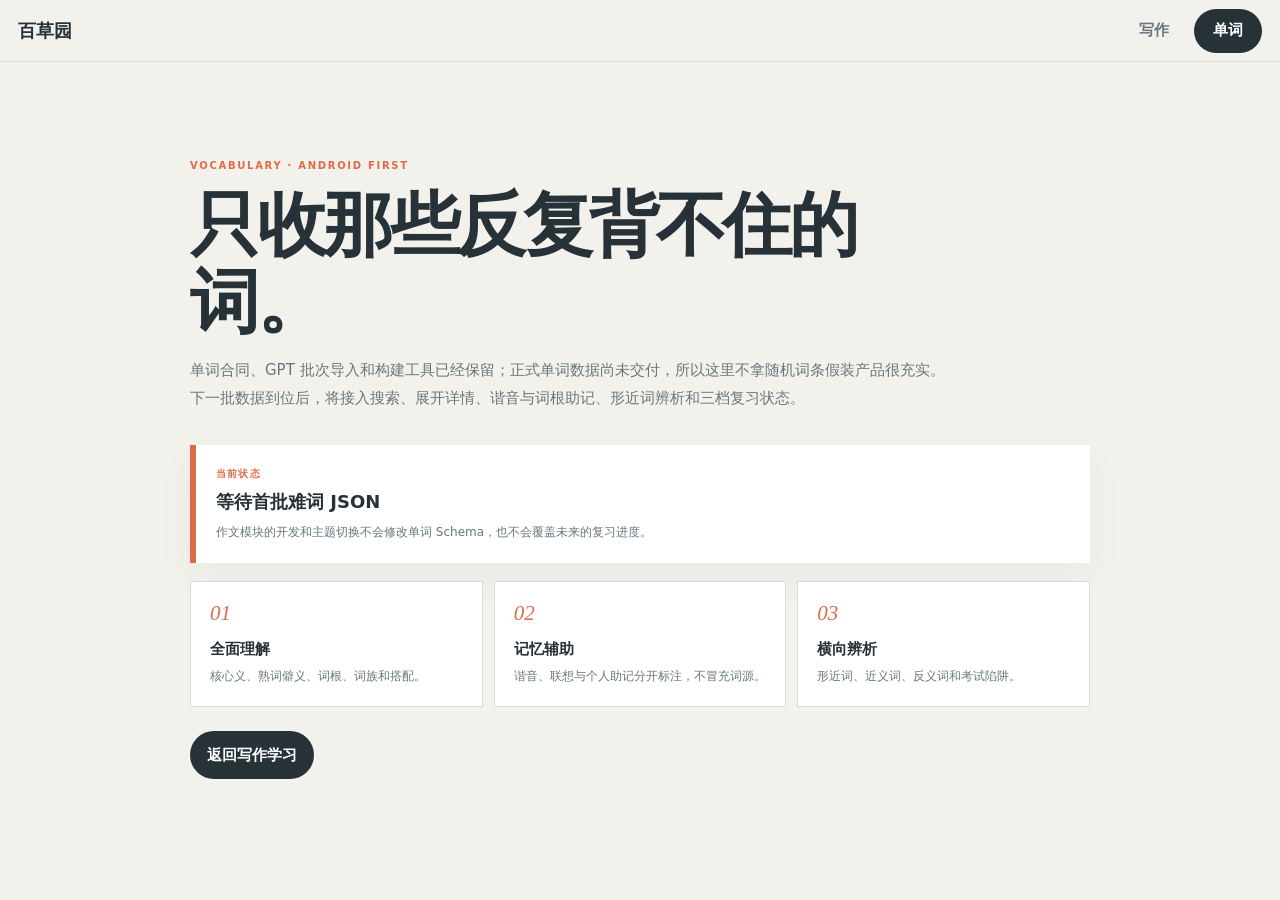
==== vocabulary/index.html @ 1d26c79b "Publish 百草园 public PWA" ====
<!doctype html>
<html lang="zh-CN">
<head>
  <meta charset="utf-8">
  <meta name="viewport" content="width=device-width, initial-scale=1, viewport-fit=cover">
  <meta name="theme-color" content="#263238">
  <meta name="description" content="百草园个人难词学习模块。">
  <title>单词｜百草园</title>
  <link rel="manifest" href="../manifest.webmanifest">
  <link rel="icon" href="../assets/icons/app-icon.svg" type="image/svg+xml">
  <link rel="stylesheet" href="../assets/css/vocabulary.css">
</head>
<body>
  <header class="vocab-bar">
    <a class="vocab-brand" href="../">百草园</a>
    <nav aria-label="应用主功能"><a href="../writing/part-b/">写作</a><a class="active" href="./" aria-current="page">单词</a></nav>
  </header>
  <main class="vocab-main">
    <p class="kicker">VOCABULARY · ANDROID FIRST</p>
    <h1>只收那些反复背不住的词。</h1>
    <p class="lead">单词合同、GPT 批次导入和构建工具已经保留；正式单词数据尚未交付，所以这里不拿随机词条假装产品很充实。下一批数据到位后，将接入搜索、展开详情、谐音与词根助记、形近词辨析和三档复习状态。</p>
    <section class="status-card"><span>当前状态</span><strong>等待首批难词 JSON</strong><p>作文模块的开发和主题切换不会修改单词 Schema，也不会覆盖未来的复习进度。</p></section>
    <div class="feature-grid"><article><b>01</b><h2>全面理解</h2><p>核心义、熟词僻义、词根、词族和搭配。</p></article><article><b>02</b><h2>记忆辅助</h2><p>谐音、联想与个人助记分开标注，不冒充词源。</p></article><article><b>03</b><h2>横向辨析</h2><p>形近词、近义词、反义词和考试陷阱。</p></article></div>
    <a class="back-writing" href="../writing/part-b/">返回写作学习</a>
  </main>
  <script>
    if ("serviceWorker" in navigator && location.protocol !== "file:") navigator.serviceWorker.register("../sw.js", { scope: "../" }).catch(() => {});
  </script>
</body>
</html>
---- assets/css/vocabulary.css ----
:root{color-scheme:light;--ink:#263238;--muted:#68777d;--accent:#de6b48;--page:#f3f1eb;--surface:#fff;--rule:#d8dedf}*{box-sizing:border-box}body{margin:0;min-width:320px;background:var(--page);color:var(--ink);font:15px/1.75 "PingFang SC","Microsoft YaHei",system-ui,sans-serif}a{color:inherit;text-decoration:none}.vocab-bar{position:sticky;top:0;z-index:10;display:flex;min-height:62px;align-items:center;justify-content:space-between;padding:7px max(18px,env(safe-area-inset-left));border-bottom:1px solid var(--rule);background:#f3f1ebed;backdrop-filter:blur(16px)}.vocab-brand{font:800 18px Georgia,"Songti SC",serif}.vocab-bar nav{display:flex;gap:6px}.vocab-bar nav a{display:grid;min-width:68px;min-height:44px;place-items:center;border-radius:99px;color:var(--muted);font-weight:700}.vocab-bar nav a.active{background:var(--ink);color:white}.vocab-main{width:min(900px,calc(100% - 30px));margin:0 auto;padding:clamp(45px,8vw,95px) 0 70px}.kicker{margin:0;color:var(--accent);font-size:10px;font-weight:900;letter-spacing:.17em}.vocab-main h1{max-width:720px;margin:12px 0;font:700 clamp(35px,7vw,70px)/1.1 Georgia,"Songti SC",serif;letter-spacing:-.05em}.lead{max-width:760px;color:var(--muted);line-height:1.9}.status-card{display:grid;gap:4px;margin:32px 0 18px;padding:20px;border-left:6px solid var(--accent);background:var(--surface);box-shadow:0 15px 40px #2632380a}.status-card span{color:var(--accent);font-size:10px;font-weight:800;letter-spacing:.12em}.status-card strong{font-size:18px}.status-card p{margin:0;color:var(--muted);font-size:12px}.feature-grid{display:grid;grid-template-columns:repeat(3,1fr);gap:11px}.feature-grid article{padding:19px;border:1px solid var(--rule);background:var(--surface)}.feature-grid b{color:var(--accent);font:italic 21px Georgia,serif}.feature-grid h2{margin:8px 0 4px;font-size:15px}.feature-grid p{margin:0;color:var(--muted);font-size:12px}.back-writing{display:inline-grid;min-height:48px;place-items:center;margin-top:24px;padding:8px 17px;border-radius:99px;background:var(--ink);color:#fff;font-weight:700}@media(max-width:640px){.feature-grid{grid-template-columns:1fr}.vocab-main{padding-top:48px}.vocab-main h1{font-size:40px}}
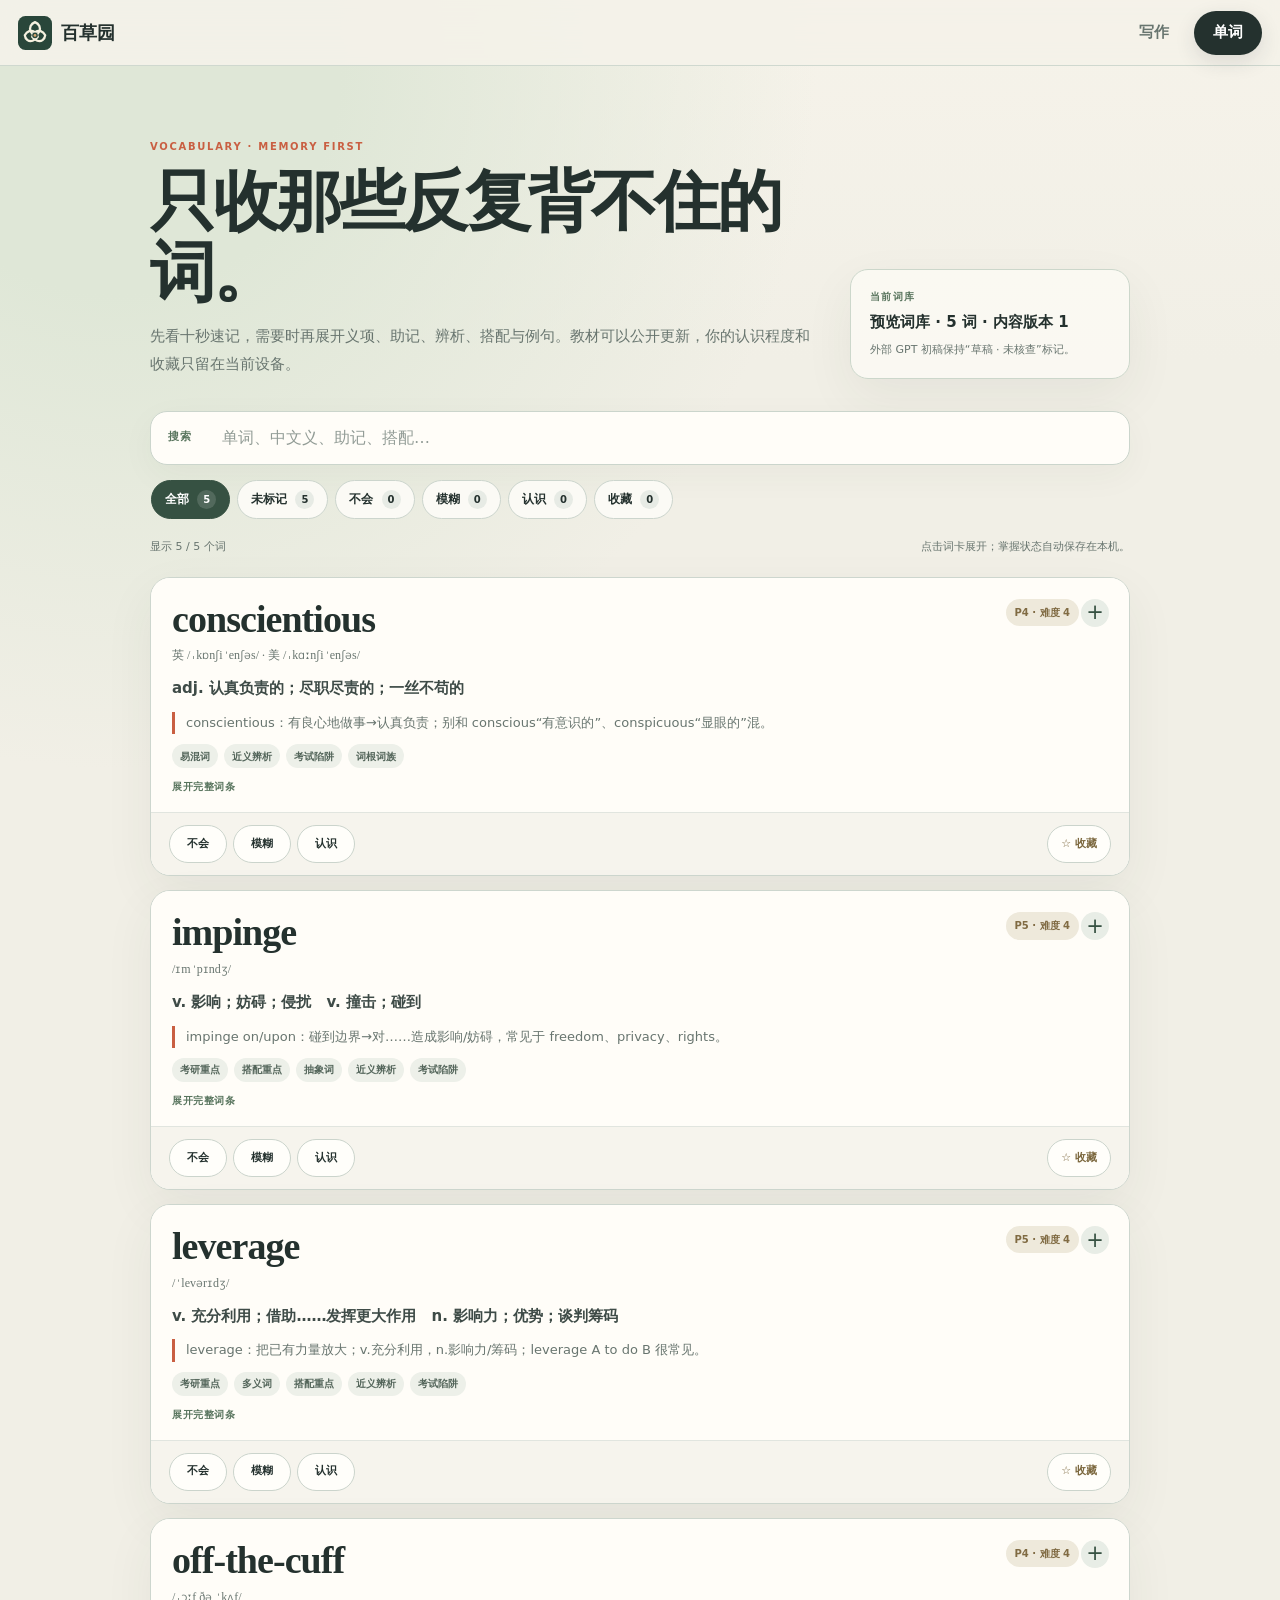
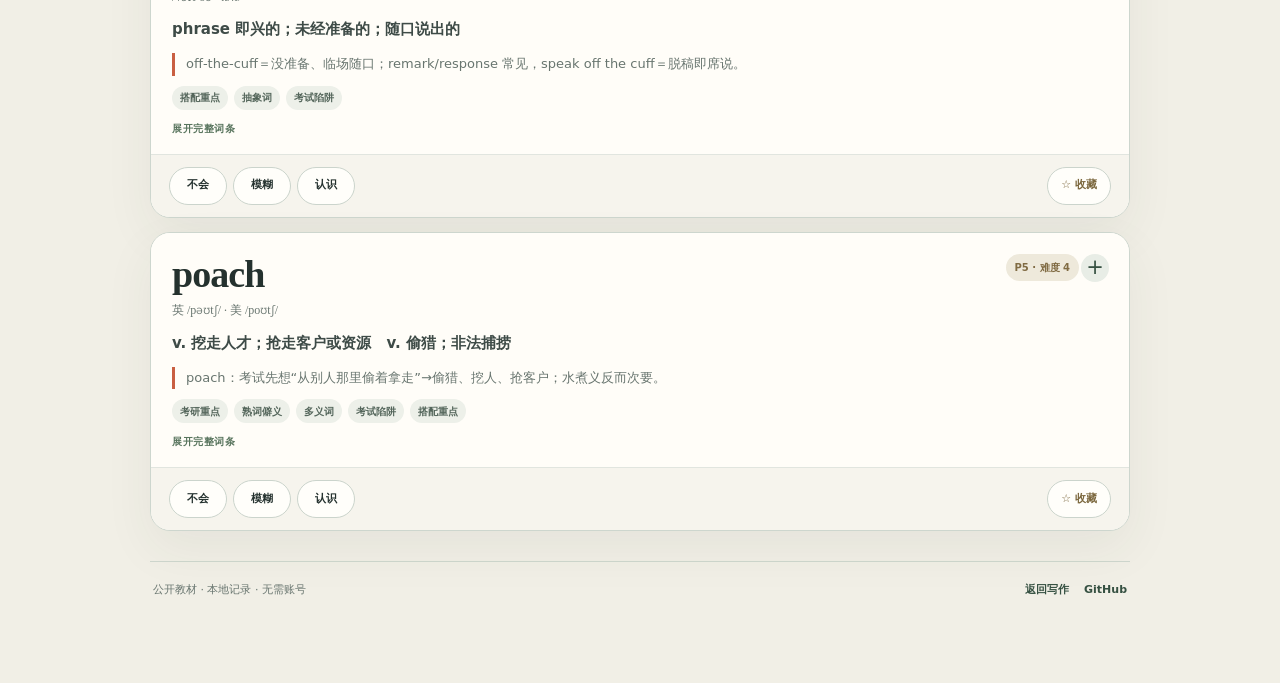
==== commit 3e1274fe: "Add interactive vocabulary preview" ====
--- a/vocabulary/index.html
+++ b/vocabulary/index.html
@@ -4,7 +4,7 @@
   <meta charset="utf-8">
   <meta name="viewport" content="width=device-width, initial-scale=1, viewport-fit=cover">
   <meta name="theme-color" content="#263238">
-  <meta name="description" content="百草园个人难词学习模块。">
+  <meta name="description" content="百草园个人难词学习模块：助记、辨析与本地复习状态。">
   <title>单词｜百草园</title>
   <link rel="manifest" href="../manifest.webmanifest">
   <link rel="icon" href="../assets/icons/app-icon.svg" type="image/svg+xml">
@@ -12,17 +12,61 @@
 </head>
 <body>
   <header class="vocab-bar">
-    <a class="vocab-brand" href="../">百草园</a>
-    <nav aria-label="应用主功能"><a href="../writing/part-b/">写作</a><a class="active" href="./" aria-current="page">单词</a></nav>
+    <a class="vocab-brand" href="../" aria-label="百草园首页">
+      <img src="../assets/icons/app-icon.svg" alt="">
+      <span>百草园</span>
+    </a>
+    <nav aria-label="应用主功能">
+      <a href="../writing/part-b/">写作</a>
+      <a class="active" href="./" aria-current="page">单词</a>
+    </nav>
   </header>
+
   <main class="vocab-main">
-    <p class="kicker">VOCABULARY · ANDROID FIRST</p>
-    <h1>只收那些反复背不住的词。</h1>
-    <p class="lead">单词合同、GPT 批次导入和构建工具已经保留；正式单词数据尚未交付，所以这里不拿随机词条假装产品很充实。下一批数据到位后，将接入搜索、展开详情、谐音与词根助记、形近词辨析和三档复习状态。</p>
-    <section class="status-card"><span>当前状态</span><strong>等待首批难词 JSON</strong><p>作文模块的开发和主题切换不会修改单词 Schema，也不会覆盖未来的复习进度。</p></section>
-    <div class="feature-grid"><article><b>01</b><h2>全面理解</h2><p>核心义、熟词僻义、词根、词族和搭配。</p></article><article><b>02</b><h2>记忆辅助</h2><p>谐音、联想与个人助记分开标注，不冒充词源。</p></article><article><b>03</b><h2>横向辨析</h2><p>形近词、近义词、反义词和考试陷阱。</p></article></div>
-    <a class="back-writing" href="../writing/part-b/">返回写作学习</a>
+    <section class="vocab-hero" aria-labelledby="vocab-title">
+      <div>
+        <p class="kicker">VOCABULARY · MEMORY FIRST</p>
+        <h1 id="vocab-title">只收那些反复背不住的词。</h1>
+        <p class="lead">先看十秒速记，需要时再展开义项、助记、辨析、搭配与例句。教材可以公开更新，你的认识程度和收藏只留在当前设备。</p>
+      </div>
+      <aside class="library-state" aria-label="词库状态">
+        <span>当前词库</span>
+        <strong id="vocabularyStatus">正在读取单词数据…</strong>
+        <p>外部 GPT 初稿保持“草稿 · 未核查”标记。</p>
+      </aside>
+    </section>
+
+    <section class="vocab-controls" aria-label="搜索与筛选">
+      <label class="search-box" for="wordSearch">
+        <span>搜索</span>
+        <input id="wordSearch" type="search" inputmode="search" autocomplete="off" placeholder="单词、中文义、助记、搭配…">
+      </label>
+      <div id="wordFilters" class="filter-row" aria-label="掌握程度筛选">
+        <button type="button" data-filter="all" aria-pressed="true">全部 <span>0</span></button>
+        <button type="button" data-filter="unrated" aria-pressed="false">未标记 <span>0</span></button>
+        <button type="button" data-filter="unknown" aria-pressed="false">不会 <span>0</span></button>
+        <button type="button" data-filter="unstable" aria-pressed="false">模糊 <span>0</span></button>
+        <button type="button" data-filter="known" aria-pressed="false">认识 <span>0</span></button>
+        <button type="button" data-filter="starred" aria-pressed="false">收藏 <span>0</span></button>
+      </div>
+      <div class="list-meta">
+        <p id="wordCount">正在读取词库…</p>
+        <p>点击词卡展开；掌握状态自动保存在本机。</p>
+      </div>
+    </section>
+
+    <section aria-live="polite" aria-busy="false">
+      <p id="wordLoading" class="loading-state">正在加载首批难词…</p>
+      <div id="wordList" class="word-list"></div>
+    </section>
+
+    <footer class="vocab-footer">
+      <p>公开教材 · 本地记录 · 无需账号</p>
+      <div><a href="../writing/part-b/">返回写作</a><a href="https://github.com/ztl3106742440-hub/baicaoyuan">GitHub</a></div>
+    </footer>
   </main>
+
+  <script type="module" src="../assets/js/vocabulary-app.js"></script>
   <script>
     if ("serviceWorker" in navigator && location.protocol !== "file:") navigator.serviceWorker.register("../sw.js", { scope: "../" }).catch(() => {});
   </script>
--- a/assets/css/vocabulary.css
+++ b/assets/css/vocabulary.css
@@ -1 +1,193 @@
-:root{color-scheme:light;--ink:#263238;--muted:#68777d;--accent:#de6b48;--page:#f3f1eb;--surface:#fff;--rule:#d8dedf}*{box-sizing:border-box}body{margin:0;min-width:320px;background:var(--page);color:var(--ink);font:15px/1.75 "PingFang SC","Microsoft YaHei",system-ui,sans-serif}a{color:inherit;text-decoration:none}.vocab-bar{position:sticky;top:0;z-index:10;display:flex;min-height:62px;align-items:center;justify-content:space-between;padding:7px max(18px,env(safe-area-inset-left));border-bottom:1px solid var(--rule);background:#f3f1ebed;backdrop-filter:blur(16px)}.vocab-brand{font:800 18px Georgia,"Songti SC",serif}.vocab-bar nav{display:flex;gap:6px}.vocab-bar nav a{display:grid;min-width:68px;min-height:44px;place-items:center;border-radius:99px;color:var(--muted);font-weight:700}.vocab-bar nav a.active{background:var(--ink);color:white}.vocab-main{width:min(900px,calc(100% - 30px));margin:0 auto;padding:clamp(45px,8vw,95px) 0 70px}.kicker{margin:0;color:var(--accent);font-size:10px;font-weight:900;letter-spacing:.17em}.vocab-main h1{max-width:720px;margin:12px 0;font:700 clamp(35px,7vw,70px)/1.1 Georgia,"Songti SC",serif;letter-spacing:-.05em}.lead{max-width:760px;color:var(--muted);line-height:1.9}.status-card{display:grid;gap:4px;margin:32px 0 18px;padding:20px;border-left:6px solid var(--accent);background:var(--surface);box-shadow:0 15px 40px #2632380a}.status-card span{color:var(--accent);font-size:10px;font-weight:800;letter-spacing:.12em}.status-card strong{font-size:18px}.status-card p{margin:0;color:var(--muted);font-size:12px}.feature-grid{display:grid;grid-template-columns:repeat(3,1fr);gap:11px}.feature-grid article{padding:19px;border:1px solid var(--rule);background:var(--surface)}.feature-grid b{color:var(--accent);font:italic 21px Georgia,serif}.feature-grid h2{margin:8px 0 4px;font-size:15px}.feature-grid p{margin:0;color:var(--muted);font-size:12px}.back-writing{display:inline-grid;min-height:48px;place-items:center;margin-top:24px;padding:8px 17px;border-radius:99px;background:var(--ink);color:#fff;font-weight:700}@media(max-width:640px){.feature-grid{grid-template-columns:1fr}.vocab-main{padding-top:48px}.vocab-main h1{font-size:40px}}
+:root {
+  color-scheme: light;
+  --ink: #24312e;
+  --muted: #68756f;
+  --accent: #c95f42;
+  --leaf: #58745d;
+  --leaf-dark: #365142;
+  --page: #f1efe6;
+  --surface: #fffdf8;
+  --surface-soft: #f7f5ee;
+  --rule: #d5dcd3;
+  --danger: #a94d42;
+  --shadow: 0 18px 50px #2b3b3510;
+}
+
+* { box-sizing: border-box; }
+html { scroll-behavior: smooth; }
+body {
+  margin: 0;
+  min-width: 320px;
+  background:
+    radial-gradient(circle at 9% 3%, #dfe7d7 0 9%, transparent 28%),
+    linear-gradient(180deg, #f6f3ea 0, var(--page) 360px);
+  color: var(--ink);
+  font: 15px/1.72 "PingFang SC", "Microsoft YaHei", system-ui, sans-serif;
+}
+button, input { font: inherit; }
+button { color: inherit; }
+a { color: inherit; text-decoration: none; }
+
+.vocab-bar {
+  position: sticky;
+  top: 0;
+  z-index: 20;
+  display: flex;
+  min-height: 66px;
+  align-items: center;
+  justify-content: space-between;
+  padding: 8px max(18px, env(safe-area-inset-left));
+  border-bottom: 1px solid #cfd8cf;
+  background: #f4f2e9e8;
+  backdrop-filter: blur(18px);
+}
+.vocab-brand { display: flex; align-items: center; gap: 9px; font: 800 18px Georgia, "Songti SC", serif; }
+.vocab-brand img { width: 34px; height: 34px; }
+.vocab-bar nav { display: flex; gap: 6px; }
+.vocab-bar nav a { display: grid; min-width: 68px; min-height: 44px; place-items: center; border-radius: 99px; color: var(--muted); font-weight: 750; }
+.vocab-bar nav a.active { background: var(--ink); color: white; box-shadow: 0 7px 20px #26323820; }
+
+.vocab-main { width: min(980px, calc(100% - 30px)); margin: 0 auto; padding: clamp(38px, 6vw, 72px) 0 64px; }
+.vocab-hero { display: grid; grid-template-columns:minmax(0, 1fr) 280px; gap: 28px; align-items: end; }
+.kicker { margin: 0; color: var(--accent); font-size: 10px; font-weight: 900; letter-spacing: .17em; }
+.vocab-hero h1 { max-width: 720px; margin: 11px 0 13px; font: 700 clamp(36px, 6.7vw, 66px)/1.08 Georgia, "Songti SC", serif; letter-spacing: -.045em; }
+.lead { max-width: 690px; margin: 0; color: var(--muted); font-size: 15px; line-height: 1.9; }
+.library-state { display: grid; gap: 5px; padding: 18px 19px; border: 1px solid #ccd7cb; border-radius: 18px; background: #fdfbf5c9; box-shadow: var(--shadow); }
+.library-state span { color: var(--leaf); font-size: 10px; font-weight: 900; letter-spacing: .14em; }
+.library-state strong { font-size: 15px; }
+.library-state p { margin: 0; color: var(--muted); font-size: 11px; }
+
+.vocab-controls { display: grid; gap: 14px; margin: 32px 0 20px; }
+.search-box { display: grid; grid-template-columns: 52px 1fr; align-items: center; min-height: 54px; padding: 0 17px; border: 1px solid #cbd5cc; border-radius: 17px; background: var(--surface); box-shadow: 0 10px 35px #2e40360b; }
+.search-box span { color: var(--leaf); font-size: 11px; font-weight: 900; letter-spacing: .12em; }
+.search-box input { min-width: 0; width: 100%; border: 0; outline: 0; background: transparent; color: var(--ink); font-size: 16px; }
+.search-box input::placeholder { color: #929c96; }
+.filter-row { display: flex; gap: 7px; overflow-x: auto; padding: 1px 1px 5px; scrollbar-width: thin; }
+.filter-row button { flex: 0 0 auto; min-height: 39px; padding: 6px 13px; border: 1px solid #ccd5cd; border-radius: 99px; background: #fbfaf5; cursor: pointer; font-size: 12px; font-weight: 750; }
+.filter-row button span { display: inline-grid; min-width: 19px; height: 19px; place-items: center; margin-left: 4px; border-radius: 99px; background: #e7ebe5; font-size: 10px; }
+.filter-row button[aria-pressed="true"] { border-color: var(--leaf-dark); background: var(--leaf-dark); color: white; }
+.filter-row button[aria-pressed="true"] span { background: #ffffff24; }
+.list-meta { display: flex; justify-content: space-between; gap: 20px; color: var(--muted); font-size: 11px; }
+.list-meta p { margin: 0; }
+
+.loading-state { margin: 24px 0; padding: 22px; border: 1px dashed #bdc8bd; border-radius: 16px; color: var(--muted); text-align: center; }
+.loading-state[hidden] { display: none; }
+.word-list { display: grid; gap: 14px; }
+.word-card { overflow: hidden; border: 1px solid #cdd6ce; border-radius: 20px; background: var(--surface); box-shadow: var(--shadow); }
+.word-details { background: var(--surface); }
+.word-summary { position: relative; display: grid; gap: 10px; padding: 21px 50px 17px 21px; cursor: pointer; list-style: none; }
+.word-summary::-webkit-details-marker { display: none; }
+.word-summary::after { content: "+"; position: absolute; top: 21px; right: 20px; display: grid; width: 28px; height: 28px; place-items: center; border-radius: 50%; background: #e8ede6; color: var(--leaf-dark); font-size: 21px; line-height: 1; transition: transform .2s ease; }
+.word-details[open] > .word-summary::after { content: "−"; transform: rotate(180deg); }
+.word-heading { display: flex; justify-content: space-between; gap: 14px; align-items: start; }
+.word-title h2 { margin: 0; font: 700 clamp(27px, 4vw, 38px)/1.1 Georgia, "Times New Roman", serif; letter-spacing: -.025em; overflow-wrap: anywhere; }
+.phonetic { margin: 5px 0 0; color: var(--muted); font-family: Georgia, "Times New Roman", serif; font-size: 12px; }
+.word-priority { flex: 0 0 auto; padding: 5px 9px; border-radius: 99px; background: #eee9db; color: #806b43; font-size: 10px; font-weight: 800; }
+.primary-meaning { margin: 0; color: #3e4b47; font-weight: 700; }
+.recall-line { margin: 0; padding-left: 11px; border-left: 3px solid var(--accent); color: var(--muted); font-size: 13px; }
+.word-tags { display: flex; flex-wrap: wrap; gap: 6px; }
+.word-badge { display: inline-grid; min-height: 24px; place-items: center; padding: 3px 8px; border-radius: 99px; background: #edf0e9; color: #53655a; font-size: 10px; font-weight: 750; }
+.expand-hint { color: var(--leaf); font-size: 10px; font-weight: 850; letter-spacing: .06em; }
+.word-details[open] .expand-hint { color: var(--muted); }
+
+.word-actions { display: flex; justify-content: space-between; gap: 12px; padding: 12px 18px; border-top: 1px solid #e1e5df; background: #f6f4ed; }
+.rating-group { display: flex; gap: 6px; }
+.rating-button, .star-button { min-height: 38px; border: 1px solid #cbd4cc; border-radius: 99px; background: #fffefa; cursor: pointer; font-size: 11px; font-weight: 800; }
+.rating-button { min-width: 58px; padding: 5px 11px; }
+.star-button { padding: 5px 13px; color: #7b673d; }
+.rating-button[data-rating="unknown"][aria-pressed="true"] { border-color: #a8584c; background: #a8584c; color: white; }
+.rating-button[data-rating="unstable"][aria-pressed="true"] { border-color: #b4813e; background: #b4813e; color: white; }
+.rating-button[data-rating="known"][aria-pressed="true"] { border-color: var(--leaf); background: var(--leaf); color: white; }
+.star-button[aria-pressed="true"] { border-color: #c39946; background: #fff0bd; color: #775c23; }
+
+.word-detail-body { display: grid; gap: 18px; padding: 3px 21px 24px; border-top: 1px solid #e2e6df; background: #fffdfa; }
+.core-sense { margin-top: 19px; padding: 16px 17px; border-radius: 14px; background: #e8eee4; }
+.core-sense span { color: var(--leaf); font-size: 10px; font-weight: 900; letter-spacing: .12em; }
+.core-sense p { margin: 5px 0 0; font-weight: 700; }
+.word-section { display: grid; gap: 10px; }
+.word-section-title { display: flex; align-items: center; gap: 8px; margin: 0; font-size: 14px; }
+.word-section-title::before { content: ""; width: 5px; height: 18px; border-radius: 99px; background: var(--leaf); }
+.word-section-title[data-accent="memory"]::before { background: var(--accent); }
+.word-section-title[data-accent="trap"]::before { background: var(--danger); }
+.sense-list, .memory-list, .relation-list, .collocation-list { display: grid; gap: 8px; }
+.sense-item, .memory-item, .relation-item, .compare-item, .synonym-group, .collocation-item, .example-item { margin: 0; padding: 13px 14px; border: 1px solid #dce2db; border-radius: 13px; background: var(--surface-soft); }
+.sense-top, .memory-top { display: flex; gap: 6px; margin-bottom: 7px; }
+.word-badge.pos { background: #e3ebe4; color: #3f6048; }
+.word-badge.priority { background: #eee8da; color: #806943; }
+.sense-zh { margin: 0; font-weight: 750; }
+.sense-note, .plain-note { margin: 5px 0 0; color: var(--muted); font-size: 12px; }
+.memory-item.primary { border-color: #e1b096; background: #fff5ed; }
+.memory-item h4, .compare-item h4 { margin: 0; font-size: 14px; }
+.memory-item p { margin: 5px 0 0; }
+.memory-type { background: #f3e4d9; color: #8b4c35; }
+.primary-label { background: var(--accent); color: white; }
+.verified-note { display: block; margin-top: 6px; color: var(--leaf); }
+.confidence { justify-self: start; }
+.morph-line { margin: 0; padding: 10px 12px; border-radius: 10px; background: #edf1e9; }
+.mnemonic-split { display: grid; grid-template-columns: minmax(75px, auto) 1fr; gap: 12px; padding: 12px; border: 1px dashed #d4b090; border-radius: 11px; background: #fff7ed; }
+.mnemonic-split span { color: var(--muted); }
+.relation-item { display: grid; grid-template-columns: minmax(140px, .8fr) 1.4fr; gap: 13px; align-items: center; }
+.relation-word { display: flex; flex-wrap: wrap; gap: 7px; align-items: center; }
+.relation-word strong, .nuance-row strong { font-family: Georgia, "Times New Roman", serif; font-size: 16px; }
+.relation-item p { margin: 0; color: var(--muted); }
+.compare-item h4 { display: flex; flex-wrap: wrap; gap: 9px; align-items: baseline; }
+.compare-item h4 strong { font: 700 18px Georgia, "Times New Roman", serif; }
+.compare-item h4 span { color: var(--muted); font-weight: 500; }
+.compare-item p { margin: 7px 0; }
+.compare-item small { color: var(--accent); }
+.group-summary { margin: 0 0 9px; color: var(--muted); font-size: 12px; }
+.nuance-row { display: grid; grid-template-columns: minmax(90px, .35fr) 1fr; gap: 12px; padding: 8px 0; border-top: 1px solid #e0e4de; }
+.nuance-row span { color: #53605b; }
+.inline-relations { display: flex; flex-wrap: wrap; gap: 7px; }
+.word-badge.antonym { background: #f1e7e5; color: #824e48; }
+.collocation-item { display: grid; grid-template-columns: minmax(180px, 1fr) 1fr auto; gap: 12px; align-items: center; }
+.collocation-item strong { font-family: Georgia, "Times New Roman", serif; }
+.collocation-item span { color: var(--muted); }
+.collocation-item.quick { border-color: #c3d3c2; background: #f0f5ed; }
+.quick-label { background: var(--leaf); color: white !important; }
+.example-item { border-left: 4px solid var(--leaf); }
+.example-en { margin: 0; font: 16px/1.65 Georgia, "Times New Roman", serif; }
+.example-zh { margin: 7px 0 0; color: var(--muted); font-size: 12px; }
+.trap-list { display: grid; gap: 7px; margin: 0; padding-left: 20px; color: #694a44; }
+.editorial-note { margin: 3px 0 0; color: #8b948f; font-size: 10px; text-align: right; }
+
+.vocab-footer { display: flex; justify-content: space-between; gap: 18px; margin-top: 30px; padding: 19px 3px; border-top: 1px solid #cfd7ce; color: var(--muted); font-size: 11px; }
+.vocab-footer p { margin: 0; }
+.vocab-footer div { display: flex; gap: 15px; }
+.vocab-footer a { color: var(--leaf-dark); font-weight: 800; }
+
+@media (max-width: 720px) {
+  .vocab-main { width: min(100% - 22px, 980px); padding-top: 34px; }
+  .vocab-hero { grid-template-columns: 1fr; gap: 20px; }
+  .vocab-hero h1 { font-size: clamp(36px, 11vw, 50px); }
+  .library-state { grid-template-columns: 1fr; }
+  .filter-row { flex-wrap: wrap; overflow-x: visible; }
+  .filter-row button { flex: 1 0 calc(33.333% - 7px); }
+  .list-meta { display: grid; gap: 2px; }
+  .word-summary { padding: 18px 46px 15px 16px; }
+  .word-summary::after { top: 18px; right: 15px; }
+  .word-heading { display: grid; }
+  .word-priority { justify-self: start; }
+  .word-actions { align-items: stretch; padding: 11px 12px; }
+  .rating-group { flex: 1; }
+  .rating-button { flex: 1; min-width: 0; padding-inline: 7px; }
+  .star-button { flex: 0 0 auto; padding-inline: 10px; }
+  .word-detail-body { padding-inline: 15px; }
+  .relation-item, .nuance-row, .collocation-item { grid-template-columns: 1fr; gap: 5px; }
+  .quick-label { justify-self: start; }
+  .vocab-footer { display: grid; }
+}
+
+@media (max-width: 390px) {
+  .vocab-bar { padding-inline: 12px; }
+  .vocab-brand span { font-size: 16px; }
+  .vocab-bar nav a { min-width: 61px; }
+  .filter-row button { flex-basis: calc(50% - 7px); }
+  .word-actions { display: grid; }
+  .star-button { width: 100%; }
+}
+
+@media (prefers-reduced-motion: reduce) {
+  html { scroll-behavior: auto; }
+  .word-summary::after { transition: none; }
+}
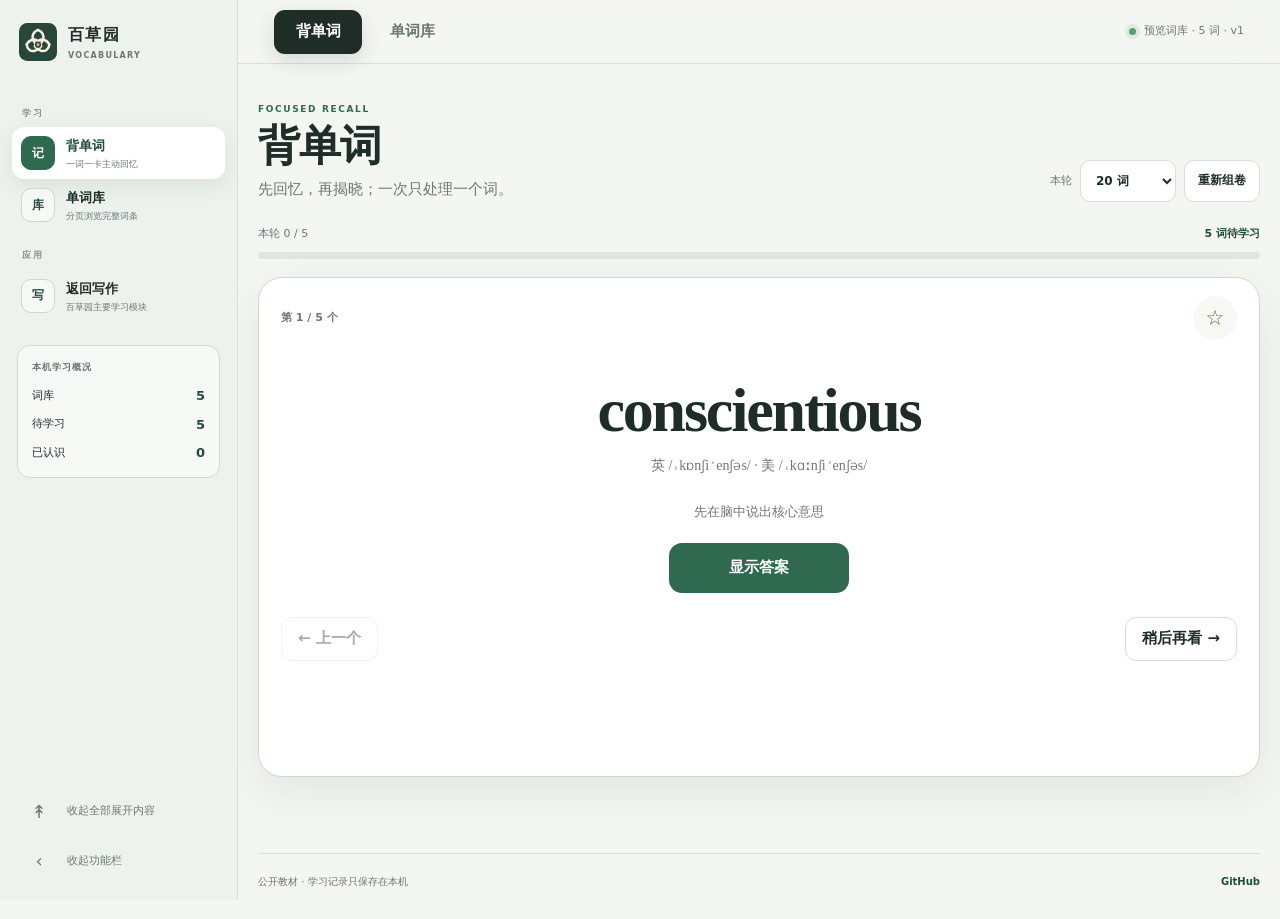
==== commit 97a26011: "Build focused vocabulary study experience" ====
--- a/vocabulary/index.html
+++ b/vocabulary/index.html
@@ -3,72 +3,141 @@
 <head>
   <meta charset="utf-8">
   <meta name="viewport" content="width=device-width, initial-scale=1, viewport-fit=cover">
-  <meta name="theme-color" content="#263238">
-  <meta name="description" content="百草园个人难词学习模块：助记、辨析与本地复习状态。">
-  <title>单词｜百草园</title>
+  <meta name="theme-color" content="#f4f6f1">
+  <meta name="description" content="百草园难词学习：单卡背诵、分组学习、分页词库与本地复习状态。">
+  <title>单词学习｜百草园</title>
   <link rel="manifest" href="../manifest.webmanifest">
   <link rel="icon" href="../assets/icons/app-icon.svg" type="image/svg+xml">
   <link rel="stylesheet" href="../assets/css/vocabulary.css">
 </head>
-<body>
-  <header class="vocab-bar">
-    <a class="vocab-brand" href="../" aria-label="百草园首页">
-      <img src="../assets/icons/app-icon.svg" alt="">
-      <span>百草园</span>
-    </a>
-    <nav aria-label="应用主功能">
-      <a href="../writing/part-b/">写作</a>
-      <a class="active" href="./" aria-current="page">单词</a>
-    </nav>
-  </header>
+<body data-module="vocabulary">
+  <a class="skip-link" href="#mainContent">跳到学习区</a>
+  <div class="vocab-shell" id="vocabShell">
+    <button class="drawer-shade" id="drawerShade" type="button" aria-label="关闭功能栏" hidden></button>
 
-  <main class="vocab-main">
-    <section class="vocab-hero" aria-labelledby="vocab-title">
-      <div>
-        <p class="kicker">VOCABULARY · MEMORY FIRST</p>
-        <h1 id="vocab-title">只收那些反复背不住的词。</h1>
-        <p class="lead">先看十秒速记，需要时再展开义项、助记、辨析、搭配与例句。教材可以公开更新，你的认识程度和收藏只留在当前设备。</p>
+    <aside class="vocab-sidebar" id="vocabSidebar" aria-label="单词功能栏">
+      <a class="vocab-brand" href="../" aria-label="返回百草园首页">
+        <img src="../assets/icons/app-icon.svg" alt="">
+        <span class="brand-copy"><strong>百草园</strong><small>VOCABULARY</small></span>
+      </a>
+
+      <nav class="side-nav" aria-label="单词学习功能">
+        <p>学习</p>
+        <button type="button" data-view-button="study" aria-pressed="true">
+          <span class="side-icon" aria-hidden="true">记</span><span class="side-label"><strong>背单词</strong><small>一词一卡主动回忆</small></span>
+        </button>
+        <button type="button" data-view-button="library" aria-pressed="false">
+          <span class="side-icon" aria-hidden="true">库</span><span class="side-label"><strong>单词库</strong><small>分页浏览完整词条</small></span>
+        </button>
+        <p>应用</p>
+        <a href="../writing/part-b/">
+          <span class="side-icon" aria-hidden="true">写</span><span class="side-label"><strong>返回写作</strong><small>百草园主要学习模块</small></span>
+        </a>
+      </nav>
+
+      <section class="side-progress" aria-label="词库学习概况">
+        <p>本机学习概况</p>
+        <div><span>词库</span><strong id="sideTotal">0</strong></div>
+        <div><span>待学习</span><strong id="sidePending">0</strong></div>
+        <div><span>已认识</span><strong id="sideKnown">0</strong></div>
+      </section>
+
+      <div class="sidebar-footer">
+        <button class="sidebar-tool" id="collapseAllWords" type="button">
+          <span aria-hidden="true">↟</span><span class="side-label">收起全部展开内容</span>
+        </button>
+        <button class="sidebar-tool" id="vocabSidebarCollapse" type="button" aria-expanded="true">
+          <span class="sidebar-collapse-icon" aria-hidden="true">‹</span><span class="side-label" id="vocabSidebarCollapseLabel">收起功能栏</span>
+        </button>
       </div>
-      <aside class="library-state" aria-label="词库状态">
-        <span>当前词库</span>
-        <strong id="vocabularyStatus">正在读取单词数据…</strong>
-        <p>外部 GPT 初稿保持“草稿 · 未核查”标记。</p>
-      </aside>
-    </section>
+    </aside>
 
-    <section class="vocab-controls" aria-label="搜索与筛选">
-      <label class="search-box" for="wordSearch">
-        <span>搜索</span>
-        <input id="wordSearch" type="search" inputmode="search" autocomplete="off" placeholder="单词、中文义、助记、搭配…">
-      </label>
-      <div id="wordFilters" class="filter-row" aria-label="掌握程度筛选">
-        <button type="button" data-filter="all" aria-pressed="true">全部 <span>0</span></button>
-        <button type="button" data-filter="unrated" aria-pressed="false">未标记 <span>0</span></button>
-        <button type="button" data-filter="unknown" aria-pressed="false">不会 <span>0</span></button>
-        <button type="button" data-filter="unstable" aria-pressed="false">模糊 <span>0</span></button>
-        <button type="button" data-filter="known" aria-pressed="false">认识 <span>0</span></button>
-        <button type="button" data-filter="starred" aria-pressed="false">收藏 <span>0</span></button>
-      </div>
-      <div class="list-meta">
-        <p id="wordCount">正在读取词库…</p>
-        <p>点击词卡展开；掌握状态自动保存在本机。</p>
-      </div>
-    </section>
+    <main class="vocab-workspace" id="mainContent">
+      <header class="vocab-topbar">
+        <button class="top-icon mobile-only" id="openVocabDrawer" type="button" aria-label="打开功能栏" aria-expanded="false">☰</button>
+        <nav class="view-tabs" aria-label="单词分页；双击当前页返回顶部">
+          <button class="top-page-button" type="button" data-view-button="study" aria-pressed="true" title="双击返回顶部">背单词</button>
+          <button class="top-page-button" type="button" data-view-button="library" aria-pressed="false" title="双击返回顶部">单词库</button>
+        </nav>
+        <div class="top-status">
+          <span class="status-dot" aria-hidden="true"></span>
+          <span id="vocabularyStatus">正在读取词库…</span>
+        </div>
+      </header>
 
-    <section aria-live="polite" aria-busy="false">
-      <p id="wordLoading" class="loading-state">正在加载首批难词…</p>
-      <div id="wordList" class="word-list"></div>
-    </section>
+      <section class="app-view study-view" id="studyView" data-view="study" aria-labelledby="studyTitle">
+        <header class="view-heading">
+          <div>
+            <p class="eyebrow">FOCUSED RECALL</p>
+            <h1 id="studyTitle">背单词</h1>
+            <p>先回忆，再揭晓；一次只处理一个词。</p>
+          </div>
+          <div class="study-setup">
+            <label for="sessionSize">本轮</label>
+            <select id="sessionSize">
+              <option value="10">10 词</option>
+              <option value="20" selected>20 词</option>
+              <option value="30">30 词</option>
+            </select>
+            <button id="restartSession" type="button">重新组卷</button>
+          </div>
+        </header>
 
-    <footer class="vocab-footer">
-      <p>公开教材 · 本地记录 · 无需账号</p>
-      <div><a href="../writing/part-b/">返回写作</a><a href="https://github.com/ztl3106742440-hub/baicaoyuan">GitHub</a></div>
-    </footer>
-  </main>
+        <div class="study-progress" aria-live="polite">
+          <div><span id="studyProgressText">准备学习…</span><strong id="studyRoundStatus">未开始</strong></div>
+          <div class="progress-track" aria-hidden="true"><span id="studyProgressBar"></span></div>
+        </div>
 
+        <section class="study-stage" id="studyStage" aria-live="polite" aria-busy="true">
+          <p class="loading-state">正在准备本轮单词…</p>
+        </section>
+      </section>
+
+      <section class="app-view library-view" id="libraryView" data-view="library" aria-labelledby="libraryTitle" hidden>
+        <header class="view-heading library-heading">
+          <div>
+            <p class="eyebrow">WORD LIBRARY</p>
+            <h1 id="libraryTitle">单词库</h1>
+            <p>每页只显示当前一组，展开查看完整词条。</p>
+          </div>
+          <button class="primary-action" id="studyVisibleWords" type="button">背当前筛选</button>
+        </header>
+
+        <section class="library-tools" aria-label="词库筛选">
+          <label class="search-box" for="wordSearch">
+            <span aria-hidden="true">⌕</span>
+            <input id="wordSearch" type="search" inputmode="search" autocomplete="off" placeholder="查单词或中文义">
+          </label>
+          <div id="wordFilters" class="filter-row" aria-label="掌握程度筛选">
+            <button type="button" data-filter="all" aria-pressed="true">全部 <span>0</span></button>
+            <button type="button" data-filter="unrated" aria-pressed="false">未学 <span>0</span></button>
+            <button type="button" data-filter="unknown" aria-pressed="false">不会 <span>0</span></button>
+            <button type="button" data-filter="unstable" aria-pressed="false">模糊 <span>0</span></button>
+            <button type="button" data-filter="known" aria-pressed="false">认识 <span>0</span></button>
+            <button type="button" data-filter="starred" aria-pressed="false">收藏 <span>0</span></button>
+          </div>
+        </section>
+
+        <div class="library-summary">
+          <p id="wordCount">正在读取词库…</p>
+          <p>双击上方“单词库”返回顶部</p>
+        </div>
+        <nav class="pagination top-pagination" id="topPagination" aria-label="词库顶部翻页"></nav>
+        <section aria-live="polite" aria-busy="false">
+          <p id="wordLoading" class="loading-state">正在加载难词…</p>
+          <div id="wordList" class="word-list"></div>
+        </section>
+        <nav class="pagination bottom-pagination" id="bottomPagination" aria-label="词库底部翻页"></nav>
+      </section>
+
+      <footer class="vocab-footer">
+        <span>公开教材 · 学习记录只保存在本机</span>
+        <a href="https://github.com/ztl3106742440-hub/baicaoyuan" rel="noopener">GitHub</a>
+      </footer>
+    </main>
+  </div>
+
+  <aside class="update-banner" id="updateBanner" hidden><span>新版本已经准备好。</span><button type="button" id="applyUpdate">更新并重载</button></aside>
   <script type="module" src="../assets/js/vocabulary-app.js"></script>
-  <script>
-    if ("serviceWorker" in navigator && location.protocol !== "file:") navigator.serviceWorker.register("../sw.js", { scope: "../" }).catch(() => {});
-  </script>
 </body>
 </html>
--- a/assets/css/vocabulary.css
+++ b/assets/css/vocabulary.css
@@ -1,116 +1,317 @@
 :root {
   color-scheme: light;
-  --ink: #24312e;
-  --muted: #68756f;
-  --accent: #c95f42;
-  --leaf: #58745d;
-  --leaf-dark: #365142;
-  --page: #f1efe6;
-  --surface: #fffdf8;
-  --surface-soft: #f7f5ee;
-  --rule: #d5dcd3;
-  --danger: #a94d42;
-  --shadow: 0 18px 50px #2b3b3510;
+  --ink: #1f2d29;
+  --muted: #6c7873;
+  --accent: #2f6a50;
+  --accent-strong: #214d3a;
+  --accent-soft: #e5efe9;
+  --warm: #c96a46;
+  --page: #f4f6f1;
+  --sidebar: #edf2ec;
+  --surface: #ffffff;
+  --surface-soft: #f7f9f5;
+  --rule: #d7dfd9;
+  --danger: #a65149;
+  --warning: #a87631;
+  --shadow: 0 16px 44px rgb(33 61 48 / 8%);
+  --font-ui: "PingFang SC", "Microsoft YaHei", system-ui, sans-serif;
+  --font-en: Georgia, "Times New Roman", serif;
 }
 
 * { box-sizing: border-box; }
-html { scroll-behavior: smooth; }
+html { scroll-behavior: smooth; scroll-padding-top: 78px; }
 body {
   margin: 0;
   min-width: 320px;
-  background:
-    radial-gradient(circle at 9% 3%, #dfe7d7 0 9%, transparent 28%),
-    linear-gradient(180deg, #f6f3ea 0, var(--page) 360px);
+  background: var(--page);
   color: var(--ink);
-  font: 15px/1.72 "PingFang SC", "Microsoft YaHei", system-ui, sans-serif;
-}
-button, input { font: inherit; }
-button { color: inherit; }
+  font: 15px/1.65 var(--font-ui);
+  -webkit-font-smoothing: antialiased;
+  overflow-wrap: anywhere;
+}
+button, input, select { color: inherit; font: inherit; }
+button, a { -webkit-tap-highlight-color: transparent; touch-action: manipulation; }
+button { cursor: pointer; }
 a { color: inherit; text-decoration: none; }
-
-.vocab-bar {
+img { display: block; max-width: 100%; }
+summary { cursor: pointer; }
+[hidden] { display: none !important; }
+:focus-visible { outline: 3px solid color-mix(in srgb, var(--accent) 65%, white); outline-offset: 3px; }
+
+.skip-link {
+  position: fixed;
+  inset: 8px auto auto 8px;
+  z-index: 100;
+  padding: 10px 14px;
+  background: var(--ink);
+  color: white;
+  transform: translateY(-150%);
+}
+.skip-link:focus { transform: none; }
+
+.vocab-shell {
+  display: grid;
+  grid-template-columns: 238px minmax(0, 1fr);
+  min-height: 100vh;
+  transition: grid-template-columns .2s ease;
+}
+.vocab-shell.sidebar-collapsed { grid-template-columns: 76px minmax(0, 1fr); }
+.vocab-sidebar {
   position: sticky;
   top: 0;
-  z-index: 20;
+  z-index: 40;
   display: flex;
-  min-height: 66px;
+  height: 100dvh;
+  min-height: 0;
+  flex-direction: column;
+  padding: 18px 12px max(16px, env(safe-area-inset-bottom));
+  border-right: 1px solid var(--rule);
+  background: var(--sidebar);
+  overflow-y: auto;
+}
+.vocab-brand {
+  display: flex;
+  min-height: 48px;
   align-items: center;
-  justify-content: space-between;
-  padding: 8px max(18px, env(safe-area-inset-left));
-  border-bottom: 1px solid #cfd8cf;
-  background: #f4f2e9e8;
+  gap: 11px;
+  padding: 4px 7px;
+  white-space: nowrap;
+}
+.vocab-brand img { width: 38px; height: 38px; flex: 0 0 38px; }
+.brand-copy { min-width: 0; }
+.brand-copy strong, .brand-copy small { display: block; }
+.brand-copy strong { font-size: 16px; letter-spacing: .08em; }
+.brand-copy small { margin-top: 1px; color: var(--muted); font-size: 8px; font-weight: 800; letter-spacing: .16em; }
+.side-nav { margin-top: 22px; }
+.side-nav > p {
+  margin: 17px 10px 7px;
+  color: #89938e;
+  font-size: 9px;
+  font-weight: 800;
+  letter-spacing: .18em;
+  white-space: nowrap;
+}
+.side-nav button, .side-nav a, .sidebar-tool {
+  display: flex;
+  width: 100%;
+  min-height: 52px;
+  align-items: center;
+  gap: 11px;
+  padding: 7px 9px;
+  border: 0;
+  border-radius: 12px;
+  background: transparent;
+  text-align: left;
+}
+.side-nav button[aria-pressed="true"] {
+  background: var(--surface);
+  color: var(--accent-strong);
+  box-shadow: 0 7px 22px rgb(33 77 58 / 9%);
+}
+.side-icon {
+  display: grid;
+  width: 34px;
+  height: 34px;
+  flex: 0 0 34px;
+  place-items: center;
+  border: 1px solid #cbd7cf;
+  border-radius: 10px;
+  background: rgb(255 255 255 / 58%);
+  color: var(--accent-strong);
+  font-size: 12px;
+  font-weight: 900;
+}
+.side-nav button[aria-pressed="true"] .side-icon { border-color: var(--accent); background: var(--accent); color: white; }
+.side-label { min-width: 0; white-space: nowrap; }
+.side-label strong, .side-label small { display: block; }
+.side-label strong { font-size: 13px; }
+.side-label small { margin-top: 1px; color: var(--muted); font-size: 9px; }
+.side-progress {
+  display: grid;
+  gap: 7px;
+  margin: 23px 5px 0;
+  padding: 14px;
+  border: 1px solid #d1dbd4;
+  border-radius: 13px;
+  background: rgb(255 255 255 / 48%);
+}
+.side-progress > p { margin: 0 0 3px; color: var(--muted); font-size: 9px; font-weight: 800; letter-spacing: .12em; }
+.side-progress div { display: flex; align-items: center; justify-content: space-between; font-size: 11px; }
+.side-progress strong { color: var(--accent-strong); font-size: 13px; }
+.sidebar-footer { display: grid; gap: 4px; margin-top: auto; padding-top: 20px; }
+.sidebar-tool { min-height: 44px; border: 1px solid transparent; color: var(--muted); font-size: 11px; }
+.sidebar-tool:hover { border-color: var(--rule); background: rgb(255 255 255 / 55%); color: var(--ink); }
+.sidebar-tool > span:first-child { display: grid; width: 34px; flex: 0 0 34px; place-items: center; font-size: 18px; }
+.sidebar-collapse-icon { transition: transform .2s ease; }
+.vocab-shell.sidebar-collapsed .vocab-sidebar { padding-inline: 10px; }
+.vocab-shell.sidebar-collapsed .vocab-brand { justify-content: center; padding-inline: 0; }
+.vocab-shell.sidebar-collapsed .brand-copy,
+.vocab-shell.sidebar-collapsed .side-label,
+.vocab-shell.sidebar-collapsed .side-nav > p,
+.vocab-shell.sidebar-collapsed .side-progress { display: none; }
+.vocab-shell.sidebar-collapsed .side-nav button,
+.vocab-shell.sidebar-collapsed .side-nav a,
+.vocab-shell.sidebar-collapsed .sidebar-tool { justify-content: center; padding-inline: 5px; }
+.vocab-shell.sidebar-collapsed .sidebar-collapse-icon { transform: rotate(180deg); }
+
+.drawer-shade { display: none; }
+.vocab-workspace { min-width: 0; }
+.vocab-topbar {
+  position: sticky;
+  top: 0;
+  z-index: 30;
+  display: flex;
+  min-height: 64px;
+  align-items: center;
+  gap: 18px;
+  padding: 8px clamp(16px, 3vw, 36px);
+  border-bottom: 1px solid var(--rule);
+  background: rgb(244 246 241 / 91%);
   backdrop-filter: blur(18px);
 }
-.vocab-brand { display: flex; align-items: center; gap: 9px; font: 800 18px Georgia, "Songti SC", serif; }
-.vocab-brand img { width: 34px; height: 34px; }
-.vocab-bar nav { display: flex; gap: 6px; }
-.vocab-bar nav a { display: grid; min-width: 68px; min-height: 44px; place-items: center; border-radius: 99px; color: var(--muted); font-weight: 750; }
-.vocab-bar nav a.active { background: var(--ink); color: white; box-shadow: 0 7px 20px #26323820; }
-
-.vocab-main { width: min(980px, calc(100% - 30px)); margin: 0 auto; padding: clamp(38px, 6vw, 72px) 0 64px; }
-.vocab-hero { display: grid; grid-template-columns:minmax(0, 1fr) 280px; gap: 28px; align-items: end; }
-.kicker { margin: 0; color: var(--accent); font-size: 10px; font-weight: 900; letter-spacing: .17em; }
-.vocab-hero h1 { max-width: 720px; margin: 11px 0 13px; font: 700 clamp(36px, 6.7vw, 66px)/1.08 Georgia, "Songti SC", serif; letter-spacing: -.045em; }
-.lead { max-width: 690px; margin: 0; color: var(--muted); font-size: 15px; line-height: 1.9; }
-.library-state { display: grid; gap: 5px; padding: 18px 19px; border: 1px solid #ccd7cb; border-radius: 18px; background: #fdfbf5c9; box-shadow: var(--shadow); }
-.library-state span { color: var(--leaf); font-size: 10px; font-weight: 900; letter-spacing: .14em; }
-.library-state strong { font-size: 15px; }
-.library-state p { margin: 0; color: var(--muted); font-size: 11px; }
-
-.vocab-controls { display: grid; gap: 14px; margin: 32px 0 20px; }
-.search-box { display: grid; grid-template-columns: 52px 1fr; align-items: center; min-height: 54px; padding: 0 17px; border: 1px solid #cbd5cc; border-radius: 17px; background: var(--surface); box-shadow: 0 10px 35px #2e40360b; }
-.search-box span { color: var(--leaf); font-size: 11px; font-weight: 900; letter-spacing: .12em; }
-.search-box input { min-width: 0; width: 100%; border: 0; outline: 0; background: transparent; color: var(--ink); font-size: 16px; }
-.search-box input::placeholder { color: #929c96; }
-.filter-row { display: flex; gap: 7px; overflow-x: auto; padding: 1px 1px 5px; scrollbar-width: thin; }
-.filter-row button { flex: 0 0 auto; min-height: 39px; padding: 6px 13px; border: 1px solid #ccd5cd; border-radius: 99px; background: #fbfaf5; cursor: pointer; font-size: 12px; font-weight: 750; }
-.filter-row button span { display: inline-grid; min-width: 19px; height: 19px; place-items: center; margin-left: 4px; border-radius: 99px; background: #e7ebe5; font-size: 10px; }
-.filter-row button[aria-pressed="true"] { border-color: var(--leaf-dark); background: var(--leaf-dark); color: white; }
-.filter-row button[aria-pressed="true"] span { background: #ffffff24; }
-.list-meta { display: flex; justify-content: space-between; gap: 20px; color: var(--muted); font-size: 11px; }
-.list-meta p { margin: 0; }
-
+.view-tabs { display: flex; gap: 6px; }
+.top-page-button {
+  min-width: 88px;
+  min-height: 44px;
+  padding: 7px 17px;
+  border: 0;
+  border-radius: 11px;
+  background: transparent;
+  color: var(--muted);
+  font-weight: 800;
+}
+.top-page-button[aria-pressed="true"] { background: var(--ink); color: white; box-shadow: 0 7px 20px rgb(31 45 41 / 14%); }
+.top-status { display: flex; min-width: 0; align-items: center; gap: 8px; margin-left: auto; color: var(--muted); font-size: 11px; white-space: nowrap; }
+.status-dot { width: 7px; height: 7px; flex: 0 0 7px; border-radius: 50%; background: #55a270; box-shadow: 0 0 0 4px rgb(85 162 112 / 13%); }
+.top-icon { min-width: 44px; min-height: 44px; border: 1px solid var(--rule); border-radius: 11px; background: var(--surface); }
+.mobile-only { display: none; }
+
+.app-view { width: min(1040px, calc(100% - 40px)); margin: 0 auto; padding: 38px 0 56px; }
+.view-heading { display: flex; align-items: end; justify-content: space-between; gap: 24px; margin-bottom: 23px; }
+.eyebrow { margin: 0 0 4px; color: var(--accent); font-size: 9px; font-weight: 900; letter-spacing: .18em; }
+.view-heading h1 { margin: 0; font: 700 clamp(28px, 4vw, 42px)/1.2 var(--font-en); letter-spacing: -.02em; }
+.view-heading > div > p:last-child { margin: 6px 0 0; color: var(--muted); }
+.study-setup { display: flex; align-items: center; gap: 8px; }
+.study-setup label { color: var(--muted); font-size: 11px; }
+.study-setup select, .study-setup button, .primary-action {
+  min-height: 42px;
+  border: 1px solid var(--rule);
+  border-radius: 10px;
+  background: var(--surface);
+  font-size: 12px;
+  font-weight: 750;
+}
+.study-setup select { padding: 6px 30px 6px 11px; }
+.study-setup button { padding: 6px 13px; }
+.primary-action { padding: 7px 17px; border-color: var(--accent); background: var(--accent); color: white; }
+
+.study-progress { display: grid; gap: 9px; margin-bottom: 18px; }
+.study-progress > div:first-child { display: flex; align-items: center; justify-content: space-between; gap: 18px; color: var(--muted); font-size: 11px; }
+.study-progress strong { color: var(--accent-strong); }
+.progress-track { height: 7px; overflow: hidden; border-radius: 99px; background: #dfe6df; }
+.progress-track span { display: block; width: 0; height: 100%; border-radius: inherit; background: linear-gradient(90deg, var(--accent), #6ca07e); transition: width .22s ease; }
+.study-stage { min-height: 520px; }
+.study-card {
+  position: relative;
+  overflow: hidden;
+  min-height: 500px;
+  border: 1px solid #ced9d1;
+  border-radius: 24px;
+  background: var(--surface);
+  box-shadow: var(--shadow);
+}
+.study-card-top { display: flex; align-items: center; justify-content: space-between; gap: 14px; padding: 18px 22px 0; }
+.study-sequence { color: var(--muted); font-size: 11px; font-weight: 750; }
+.study-star { min-width: 44px; min-height: 44px; border: 0; border-radius: 50%; background: var(--surface-soft); color: #80672f; font-size: 21px; }
+.study-prompt { display: grid; min-height: 245px; place-items: center; padding: 38px 24px 24px; text-align: center; }
+.study-word h2 { margin: 0; font: 700 clamp(43px, 8vw, 72px)/1.05 var(--font-en); letter-spacing: -.035em; overflow-wrap: anywhere; }
+.study-word.long-word h2 { font-size: clamp(37px, 6.3vw, 62px); }
+.study-word.very-long-word h2 { font-size: clamp(31px, 5.4vw, 52px); }
+.study-word .phonetic { margin-top: 11px; font-size: 14px; }
+.memory-question { margin: 24px 0 0; color: var(--muted); font-size: 13px; }
+.reveal-button { min-width: 180px; min-height: 50px; margin-top: 20px; padding: 8px 20px; border: 0; border-radius: 13px; background: var(--accent); color: white; font-weight: 850; }
+.study-answer { display: grid; gap: 13px; padding: 0 22px 22px; }
+.study-answer-main { padding: 18px; border-radius: 15px; background: var(--accent-soft); }
+.study-answer-main strong { display: block; font-size: 18px; }
+.study-answer-main p { margin: 7px 0 0; color: #52625a; }
+.study-memory { padding: 15px 17px; border-left: 4px solid var(--warm); border-radius: 0 12px 12px 0; background: #fff6ee; }
+.study-memory span { color: var(--warm); font-size: 9px; font-weight: 900; letter-spacing: .12em; }
+.study-memory strong, .study-memory p { display: block; margin: 3px 0 0; }
+.quick-collocations { display: flex; flex-wrap: wrap; gap: 7px; }
+.quick-collocations span { padding: 6px 9px; border: 1px solid var(--rule); border-radius: 99px; background: var(--surface-soft); font: 12px/1.4 var(--font-en); }
+.study-deep { border: 1px solid var(--rule); border-radius: 13px; background: var(--surface-soft); }
+.study-deep > summary { min-height: 44px; padding: 11px 14px; color: var(--accent-strong); font-size: 12px; font-weight: 800; list-style-position: inside; }
+.study-deep .word-detail-body { padding-top: 0; border-top: 1px solid var(--rule); }
+.study-rating { display: grid; grid-template-columns: repeat(3, 1fr); gap: 9px; padding-top: 3px; }
+.study-rating button { min-height: 50px; border: 1px solid var(--rule); border-radius: 13px; background: var(--surface); font-weight: 850; }
+.study-rating button[data-rating="unknown"] { color: var(--danger); }
+.study-rating button[data-rating="unstable"] { color: var(--warning); }
+.study-rating button[data-rating="known"] { color: var(--accent); }
+.study-rating button:hover { background: var(--surface-soft); }
+.study-navigation { display: flex; justify-content: space-between; gap: 12px; padding: 0 22px 22px; }
+.study-navigation button { min-height: 44px; padding: 7px 16px; border: 1px solid var(--rule); border-radius: 11px; background: var(--surface); font-weight: 750; }
+.study-navigation button:disabled { cursor: default; opacity: .4; }
+.session-finished { display: grid; min-height: 500px; place-items: center; padding: 28px; border: 1px solid var(--rule); border-radius: 24px; background: var(--surface); text-align: center; box-shadow: var(--shadow); }
+.session-finished h2 { margin: 0 0 8px; font: 700 34px/1.2 var(--font-en); }
+.session-finished p { margin: 0 0 20px; color: var(--muted); }
+.session-finished button { min-height: 48px; padding: 8px 20px; border: 0; border-radius: 12px; background: var(--accent); color: white; font-weight: 850; }
+
+.library-tools { display: grid; grid-template-columns: minmax(220px, 320px) minmax(0, 1fr); gap: 12px; align-items: center; padding: 13px; border: 1px solid var(--rule); border-radius: 16px; background: var(--surface); }
+.search-box { display: grid; grid-template-columns: 30px 1fr; min-height: 44px; align-items: center; padding: 0 11px; border: 1px solid var(--rule); border-radius: 11px; background: var(--surface-soft); }
+.search-box span { color: var(--muted); font-size: 18px; }
+.search-box input { min-width: 0; width: 100%; border: 0; outline: 0; background: transparent; }
+.search-box input::placeholder { color: #95a09a; }
+.filter-row { display: flex; gap: 6px; overflow-x: auto; padding: 1px 0 3px; scrollbar-width: thin; }
+.filter-row button { flex: 0 0 auto; min-height: 38px; padding: 5px 11px; border: 1px solid var(--rule); border-radius: 99px; background: white; color: var(--muted); font-size: 11px; font-weight: 750; }
+.filter-row button span { margin-left: 3px; }
+.filter-row button[aria-pressed="true"] { border-color: var(--accent); background: var(--accent); color: white; }
+.library-summary { display: flex; justify-content: space-between; gap: 18px; margin: 15px 2px 7px; color: var(--muted); font-size: 11px; }
+.library-summary p { margin: 0; }
+.pagination { display: flex; min-height: 54px; align-items: center; justify-content: center; gap: 9px; }
+.pagination button { min-width: 82px; min-height: 40px; padding: 5px 12px; border: 1px solid var(--rule); border-radius: 10px; background: var(--surface); font-size: 11px; font-weight: 800; }
+.pagination button:disabled { cursor: default; opacity: .4; }
+.pagination span { min-width: 94px; color: var(--muted); font-size: 11px; text-align: center; }
+.bottom-pagination { margin-top: 12px; }
 .loading-state { margin: 24px 0; padding: 22px; border: 1px dashed #bdc8bd; border-radius: 16px; color: var(--muted); text-align: center; }
 .loading-state[hidden] { display: none; }
-.word-list { display: grid; gap: 14px; }
-.word-card { overflow: hidden; border: 1px solid #cdd6ce; border-radius: 20px; background: var(--surface); box-shadow: var(--shadow); }
+.word-list { display: grid; gap: 11px; }
+.word-card { overflow: hidden; border: 1px solid #d1dad3; border-radius: 16px; background: var(--surface); box-shadow: 0 8px 28px rgb(33 61 48 / 5%); }
 .word-details { background: var(--surface); }
-.word-summary { position: relative; display: grid; gap: 10px; padding: 21px 50px 17px 21px; cursor: pointer; list-style: none; }
+.word-summary { position: relative; display: grid; grid-template-columns: minmax(190px, .8fr) minmax(0, 1.2fr) auto; gap: 15px; align-items: center; min-height: 82px; padding: 14px 55px 14px 17px; cursor: pointer; list-style: none; }
 .word-summary::-webkit-details-marker { display: none; }
-.word-summary::after { content: "+"; position: absolute; top: 21px; right: 20px; display: grid; width: 28px; height: 28px; place-items: center; border-radius: 50%; background: #e8ede6; color: var(--leaf-dark); font-size: 21px; line-height: 1; transition: transform .2s ease; }
-.word-details[open] > .word-summary::after { content: "−"; transform: rotate(180deg); }
-.word-heading { display: flex; justify-content: space-between; gap: 14px; align-items: start; }
-.word-title h2 { margin: 0; font: 700 clamp(27px, 4vw, 38px)/1.1 Georgia, "Times New Roman", serif; letter-spacing: -.025em; overflow-wrap: anywhere; }
-.phonetic { margin: 5px 0 0; color: var(--muted); font-family: Georgia, "Times New Roman", serif; font-size: 12px; }
-.word-priority { flex: 0 0 auto; padding: 5px 9px; border-radius: 99px; background: #eee9db; color: #806b43; font-size: 10px; font-weight: 800; }
-.primary-meaning { margin: 0; color: #3e4b47; font-weight: 700; }
-.recall-line { margin: 0; padding-left: 11px; border-left: 3px solid var(--accent); color: var(--muted); font-size: 13px; }
-.word-tags { display: flex; flex-wrap: wrap; gap: 6px; }
-.word-badge { display: inline-grid; min-height: 24px; place-items: center; padding: 3px 8px; border-radius: 99px; background: #edf0e9; color: #53655a; font-size: 10px; font-weight: 750; }
-.expand-hint { color: var(--leaf); font-size: 10px; font-weight: 850; letter-spacing: .06em; }
-.word-details[open] .expand-hint { color: var(--muted); }
-
-.word-actions { display: flex; justify-content: space-between; gap: 12px; padding: 12px 18px; border-top: 1px solid #e1e5df; background: #f6f4ed; }
+.word-summary::after { content: "+"; position: absolute; top: 50%; right: 17px; display: grid; width: 28px; height: 28px; place-items: center; border-radius: 9px; background: var(--accent-soft); color: var(--accent-strong); font-size: 20px; line-height: 1; transform: translateY(-50%); }
+.word-details[open] > .word-summary::after { content: "−"; }
+.word-heading { display: flex; align-items: center; gap: 10px; }
+.word-title h2 { margin: 0; font: 700 clamp(24px, 3vw, 31px)/1.1 var(--font-en); letter-spacing: -.02em; overflow-wrap: anywhere; }
+.phonetic { margin: 5px 0 0; color: var(--muted); font-family: var(--font-en); font-size: 11px; }
+.word-priority { flex: 0 0 auto; padding: 4px 8px; border-radius: 99px; background: #f0ebdf; color: #806b43; font-size: 9px; font-weight: 850; }
+.word-summary-copy { min-width: 0; }
+.primary-meaning { margin: 0; font-weight: 750; }
+.recall-line { margin: 4px 0 0; color: var(--muted); font-size: 11px; }
+.word-tags { display: flex; max-width: 170px; flex-wrap: wrap; justify-content: flex-end; gap: 5px; }
+.word-badge { display: inline-grid; min-height: 22px; place-items: center; padding: 2px 7px; border-radius: 99px; background: #edf1ed; color: #53655a; font-size: 9px; font-weight: 750; }
+.expand-hint { display: none; }
+.word-actions { display: flex; justify-content: space-between; gap: 12px; padding: 10px 15px; border-top: 1px solid #e3e8e4; background: var(--surface-soft); }
 .rating-group { display: flex; gap: 6px; }
-.rating-button, .star-button { min-height: 38px; border: 1px solid #cbd4cc; border-radius: 99px; background: #fffefa; cursor: pointer; font-size: 11px; font-weight: 800; }
+.rating-button, .star-button { min-height: 38px; border: 1px solid #cbd4cc; border-radius: 10px; background: white; cursor: pointer; font-size: 11px; font-weight: 800; }
 .rating-button { min-width: 58px; padding: 5px 11px; }
 .star-button { padding: 5px 13px; color: #7b673d; }
-.rating-button[data-rating="unknown"][aria-pressed="true"] { border-color: #a8584c; background: #a8584c; color: white; }
-.rating-button[data-rating="unstable"][aria-pressed="true"] { border-color: #b4813e; background: #b4813e; color: white; }
-.rating-button[data-rating="known"][aria-pressed="true"] { border-color: var(--leaf); background: var(--leaf); color: white; }
+.rating-button[data-rating="unknown"][aria-pressed="true"] { border-color: var(--danger); background: var(--danger); color: white; }
+.rating-button[data-rating="unstable"][aria-pressed="true"] { border-color: var(--warning); background: var(--warning); color: white; }
+.rating-button[data-rating="known"][aria-pressed="true"] { border-color: var(--accent); background: var(--accent); color: white; }
 .star-button[aria-pressed="true"] { border-color: #c39946; background: #fff0bd; color: #775c23; }
 
-.word-detail-body { display: grid; gap: 18px; padding: 3px 21px 24px; border-top: 1px solid #e2e6df; background: #fffdfa; }
-.core-sense { margin-top: 19px; padding: 16px 17px; border-radius: 14px; background: #e8eee4; }
-.core-sense span { color: var(--leaf); font-size: 10px; font-weight: 900; letter-spacing: .12em; }
+.word-detail-body { display: grid; gap: 17px; padding: 3px 20px 23px; border-top: 1px solid #e2e6df; background: #fff; }
+.core-sense { margin-top: 18px; padding: 15px 16px; border-radius: 13px; background: var(--accent-soft); }
+.core-sense span { color: var(--accent); font-size: 9px; font-weight: 900; letter-spacing: .12em; }
 .core-sense p { margin: 5px 0 0; font-weight: 700; }
-.word-section { display: grid; gap: 10px; }
+.word-section { display: grid; gap: 9px; }
 .word-section-title { display: flex; align-items: center; gap: 8px; margin: 0; font-size: 14px; }
-.word-section-title::before { content: ""; width: 5px; height: 18px; border-radius: 99px; background: var(--leaf); }
-.word-section-title[data-accent="memory"]::before { background: var(--accent); }
+.word-section-title::before { content: ""; width: 4px; height: 17px; border-radius: 99px; background: var(--accent); }
+.word-section-title[data-accent="memory"]::before { background: var(--warm); }
 .word-section-title[data-accent="trap"]::before { background: var(--danger); }
 .sense-list, .memory-list, .relation-list, .collocation-list { display: grid; gap: 8px; }
-.sense-item, .memory-item, .relation-item, .compare-item, .synonym-group, .collocation-item, .example-item { margin: 0; padding: 13px 14px; border: 1px solid #dce2db; border-radius: 13px; background: var(--surface-soft); }
+.sense-item, .memory-item, .relation-item, .compare-item, .synonym-group, .collocation-item, .example-item { margin: 0; padding: 12px 13px; border: 1px solid #dce2dd; border-radius: 12px; background: var(--surface-soft); }
 .sense-top, .memory-top { display: flex; gap: 6px; margin-bottom: 7px; }
 .word-badge.pos { background: #e3ebe4; color: #3f6048; }
 .word-badge.priority { background: #eee8da; color: #806943; }
@@ -120,74 +321,139 @@
 .memory-item h4, .compare-item h4 { margin: 0; font-size: 14px; }
 .memory-item p { margin: 5px 0 0; }
 .memory-type { background: #f3e4d9; color: #8b4c35; }
-.primary-label { background: var(--accent); color: white; }
-.verified-note { display: block; margin-top: 6px; color: var(--leaf); }
+.primary-label { background: var(--warm); color: white; }
+.verified-note { display: block; margin-top: 6px; color: var(--accent); }
 .confidence { justify-self: start; }
-.morph-line { margin: 0; padding: 10px 12px; border-radius: 10px; background: #edf1e9; }
-.mnemonic-split { display: grid; grid-template-columns: minmax(75px, auto) 1fr; gap: 12px; padding: 12px; border: 1px dashed #d4b090; border-radius: 11px; background: #fff7ed; }
+.morph-line { margin: 0; padding: 9px 11px; border-radius: 10px; background: #edf1e9; }
+.mnemonic-split { display: grid; grid-template-columns: minmax(75px, auto) 1fr; gap: 12px; padding: 11px; border: 1px dashed #d4b090; border-radius: 11px; background: #fff7ed; }
 .mnemonic-split span { color: var(--muted); }
 .relation-item { display: grid; grid-template-columns: minmax(140px, .8fr) 1.4fr; gap: 13px; align-items: center; }
 .relation-word { display: flex; flex-wrap: wrap; gap: 7px; align-items: center; }
-.relation-word strong, .nuance-row strong { font-family: Georgia, "Times New Roman", serif; font-size: 16px; }
+.relation-word strong, .nuance-row strong { font-family: var(--font-en); font-size: 16px; }
 .relation-item p { margin: 0; color: var(--muted); }
 .compare-item h4 { display: flex; flex-wrap: wrap; gap: 9px; align-items: baseline; }
-.compare-item h4 strong { font: 700 18px Georgia, "Times New Roman", serif; }
+.compare-item h4 strong { font: 700 18px var(--font-en); }
 .compare-item h4 span { color: var(--muted); font-weight: 500; }
 .compare-item p { margin: 7px 0; }
-.compare-item small { color: var(--accent); }
+.compare-item small { color: var(--warm); }
 .group-summary { margin: 0 0 9px; color: var(--muted); font-size: 12px; }
 .nuance-row { display: grid; grid-template-columns: minmax(90px, .35fr) 1fr; gap: 12px; padding: 8px 0; border-top: 1px solid #e0e4de; }
 .nuance-row span { color: #53605b; }
 .inline-relations { display: flex; flex-wrap: wrap; gap: 7px; }
 .word-badge.antonym { background: #f1e7e5; color: #824e48; }
 .collocation-item { display: grid; grid-template-columns: minmax(180px, 1fr) 1fr auto; gap: 12px; align-items: center; }
-.collocation-item strong { font-family: Georgia, "Times New Roman", serif; }
+.collocation-item strong { font-family: var(--font-en); }
 .collocation-item span { color: var(--muted); }
 .collocation-item.quick { border-color: #c3d3c2; background: #f0f5ed; }
-.quick-label { background: var(--leaf); color: white !important; }
-.example-item { border-left: 4px solid var(--leaf); }
-.example-en { margin: 0; font: 16px/1.65 Georgia, "Times New Roman", serif; }
+.quick-label { background: var(--accent); color: white !important; }
+.example-item { border-left: 4px solid var(--accent); }
+.example-en { margin: 0; font: 16px/1.65 var(--font-en); }
 .example-zh { margin: 7px 0 0; color: var(--muted); font-size: 12px; }
 .trap-list { display: grid; gap: 7px; margin: 0; padding-left: 20px; color: #694a44; }
 .editorial-note { margin: 3px 0 0; color: #8b948f; font-size: 10px; text-align: right; }
 
-.vocab-footer { display: flex; justify-content: space-between; gap: 18px; margin-top: 30px; padding: 19px 3px; border-top: 1px solid #cfd7ce; color: var(--muted); font-size: 11px; }
-.vocab-footer p { margin: 0; }
-.vocab-footer div { display: flex; gap: 15px; }
-.vocab-footer a { color: var(--leaf-dark); font-weight: 800; }
-
-@media (max-width: 720px) {
-  .vocab-main { width: min(100% - 22px, 980px); padding-top: 34px; }
-  .vocab-hero { grid-template-columns: 1fr; gap: 20px; }
-  .vocab-hero h1 { font-size: clamp(36px, 11vw, 50px); }
-  .library-state { grid-template-columns: 1fr; }
-  .filter-row { flex-wrap: wrap; overflow-x: visible; }
-  .filter-row button { flex: 1 0 calc(33.333% - 7px); }
-  .list-meta { display: grid; gap: 2px; }
-  .word-summary { padding: 18px 46px 15px 16px; }
-  .word-summary::after { top: 18px; right: 15px; }
-  .word-heading { display: grid; }
-  .word-priority { justify-self: start; }
-  .word-actions { align-items: stretch; padding: 11px 12px; }
+.vocab-footer { display: flex; width: min(1040px, calc(100% - 40px)); justify-content: space-between; gap: 18px; margin: 0 auto; padding: 20px 0 28px; border-top: 1px solid var(--rule); color: var(--muted); font-size: 10px; }
+.vocab-footer a { color: var(--accent-strong); font-weight: 800; }
+.update-banner { position: fixed; inset: auto 18px 18px auto; z-index: 80; display: flex; align-items: center; gap: 13px; padding: 12px 14px; border: 1px solid var(--rule); border-radius: 13px; background: var(--ink); color: white; box-shadow: var(--shadow); }
+.update-banner button { min-height: 38px; border: 0; border-radius: 9px; background: white; color: var(--ink); font-weight: 800; }
+
+@media (max-width: 900px) {
+  .vocab-shell, .vocab-shell.sidebar-collapsed { display: block; }
+  .vocab-sidebar, .vocab-shell.sidebar-collapsed .vocab-sidebar {
+    position: fixed;
+    inset: 0 auto 0 0;
+    z-index: 60;
+    width: min(300px, 86vw);
+    height: 100dvh;
+    padding: 18px 12px max(18px, env(safe-area-inset-bottom));
+    transform: translateX(-105%);
+    transition: transform .2s ease;
+    box-shadow: 18px 0 42px rgb(20 35 28 / 22%);
+  }
+  .vocab-shell.drawer-open .vocab-sidebar { transform: translateX(0); }
+  .vocab-shell.sidebar-collapsed .vocab-brand { justify-content: start; padding-inline: 7px; }
+  .vocab-shell.sidebar-collapsed .brand-copy,
+  .vocab-shell.sidebar-collapsed .side-label,
+  .vocab-shell.sidebar-collapsed .side-nav > p,
+  .vocab-shell.sidebar-collapsed .side-progress { display: block; }
+  .vocab-shell.sidebar-collapsed .side-label strong,
+  .vocab-shell.sidebar-collapsed .side-label small { display: block; }
+  .vocab-shell.sidebar-collapsed .side-nav button,
+  .vocab-shell.sidebar-collapsed .side-nav a,
+  .vocab-shell.sidebar-collapsed .sidebar-tool { justify-content: start; padding-inline: 9px; }
+  .vocab-shell.sidebar-collapsed .sidebar-collapse-icon { transform: none; }
+  .drawer-shade { position: fixed; inset: 0; z-index: 50; display: block; width: 100%; border: 0; background: rgb(19 31 26 / 45%); }
+  .mobile-only { display: inline-grid; place-items: center; }
+  #vocabSidebarCollapse { display: none; }
+  .vocab-topbar { gap: 10px; padding: 7px max(10px, env(safe-area-inset-left)); }
+  .top-status { overflow: hidden; text-overflow: ellipsis; }
+  .app-view { width: min(100% - 28px, 1040px); padding-top: 28px; }
+  .library-tools { grid-template-columns: 1fr; }
+  .word-summary { grid-template-columns: minmax(160px, .7fr) minmax(0, 1.3fr); }
+  .word-heading { flex-direction: column; align-items: flex-start; gap: 5px; }
+  .word-tags { display: none; }
+  .vocab-footer { width: calc(100% - 28px); }
+}
+
+@media (max-width: 600px) {
+  html { scroll-padding-top: 68px; }
+  .vocab-topbar { min-height: 58px; }
+  .top-page-button { min-width: 72px; min-height: 42px; padding-inline: 12px; font-size: 12px; }
+  .top-status { font-size: 0; }
+  .top-status .status-dot { display: block; }
+  .app-view { width: calc(100% - 20px); padding: 21px 0 38px; }
+  .view-heading { align-items: start; margin-bottom: 17px; }
+  .view-heading h1 { font-size: 30px; }
+  .view-heading > div > p:last-child { font-size: 12px; }
+  .study-setup { display: grid; grid-template-columns: auto auto; justify-items: end; gap: 5px; }
+  .study-setup label { align-self: center; }
+  .study-setup select { min-height: 38px; }
+  .study-setup button { grid-column: 1 / -1; min-height: 36px; }
+  .study-stage { min-height: 470px; }
+  .study-card { min-height: 460px; border-radius: 19px; }
+  .study-card-top { padding: 12px 14px 0; }
+  .study-prompt { min-height: 218px; padding: 28px 16px 18px; }
+  .study-word h2 { font-size: clamp(38px, 12vw, 54px); }
+  .study-word.long-word h2 { font-size: clamp(31px, 10.2vw, 42px); }
+  .study-word.very-long-word h2 { font-size: clamp(27px, 8.7vw, 36px); }
+  .study-answer { padding: 0 13px 15px; }
+  .study-answer-main { padding: 15px; }
+  .study-rating { gap: 6px; }
+  .study-rating button { min-width: 0; min-height: 48px; padding-inline: 5px; }
+  .study-navigation { padding: 0 14px 15px; }
+  .library-heading { align-items: center; }
+  .library-heading .primary-action { padding-inline: 12px; }
+  .library-tools { gap: 9px; padding: 10px; }
+  .filter-row { margin-inline: -2px; }
+  .library-summary p:last-child { display: none; }
+  .pagination { justify-content: space-between; }
+  .pagination button { min-width: 74px; }
+  .word-summary { display: block; min-height: 0; padding: 14px 49px 13px 14px; }
+  .word-heading { align-items: start; }
+  .word-priority { margin-top: 3px; }
+  .word-summary-copy { margin-top: 10px; }
+  .word-title h2 { font-size: 28px; }
+  .word-actions { align-items: stretch; padding: 10px; }
   .rating-group { flex: 1; }
-  .rating-button { flex: 1; min-width: 0; padding-inline: 7px; }
-  .star-button { flex: 0 0 auto; padding-inline: 10px; }
-  .word-detail-body { padding-inline: 15px; }
+  .rating-button { flex: 1; min-width: 0; padding-inline: 6px; }
+  .star-button { flex: 0 0 auto; padding-inline: 9px; }
+  .word-detail-body { padding-inline: 13px; }
   .relation-item, .nuance-row, .collocation-item { grid-template-columns: 1fr; gap: 5px; }
   .quick-label { justify-self: start; }
-  .vocab-footer { display: grid; }
+  .vocab-footer { width: calc(100% - 20px); }
 }
 
 @media (max-width: 390px) {
-  .vocab-bar { padding-inline: 12px; }
-  .vocab-brand span { font-size: 16px; }
-  .vocab-bar nav a { min-width: 61px; }
-  .filter-row button { flex-basis: calc(50% - 7px); }
+  .view-tabs { gap: 3px; }
+  .top-page-button { min-width: 66px; padding-inline: 9px; }
+  .view-heading { gap: 10px; }
+  .study-setup select { max-width: 86px; }
   .word-actions { display: grid; }
   .star-button { width: 100%; }
+  .update-banner { inset: auto 10px 10px; }
 }
 
 @media (prefers-reduced-motion: reduce) {
   html { scroll-behavior: auto; }
-  .word-summary::after { transition: none; }
-}
+  *, *::before, *::after { transition: none !important; scroll-behavior: auto !important; }
+}
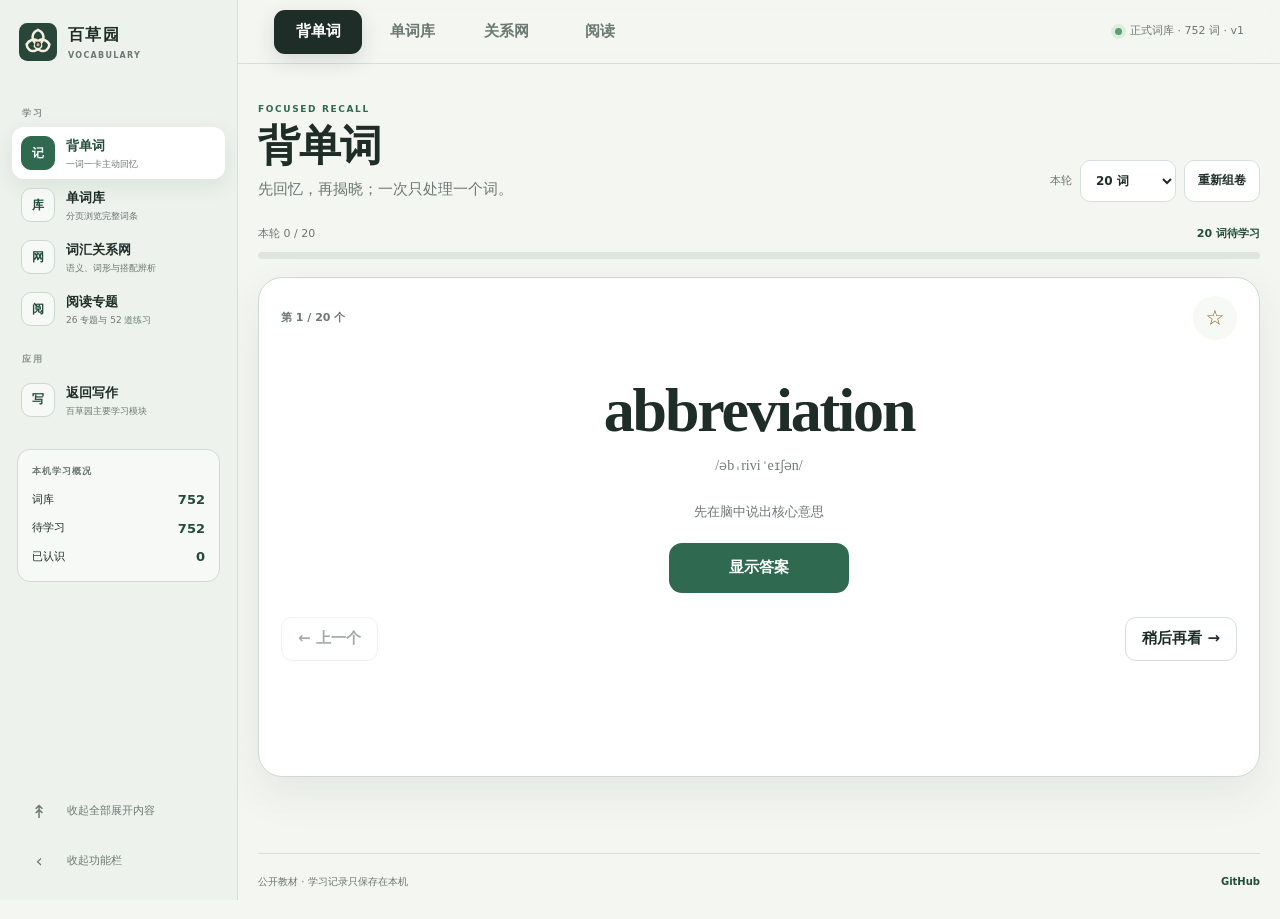
==== commit 63414f01: "Add vocabulary networks and reading practice" ====
--- a/vocabulary/index.html
+++ b/vocabulary/index.html
@@ -29,6 +29,12 @@
         <button type="button" data-view-button="library" aria-pressed="false">
           <span class="side-icon" aria-hidden="true">库</span><span class="side-label"><strong>单词库</strong><small>分页浏览完整词条</small></span>
         </button>
+        <a href="./networks/">
+          <span class="side-icon" aria-hidden="true">网</span><span class="side-label"><strong>词汇关系网</strong><small>语义、词形与搭配辨析</small></span>
+        </a>
+        <a href="./reading/">
+          <span class="side-icon" aria-hidden="true">阅</span><span class="side-label"><strong>阅读专题</strong><small>26 专题与 52 道练习</small></span>
+        </a>
         <p>应用</p>
         <a href="../writing/part-b/">
           <span class="side-icon" aria-hidden="true">写</span><span class="side-label"><strong>返回写作</strong><small>百草园主要学习模块</small></span>
@@ -58,6 +64,8 @@
         <nav class="view-tabs" aria-label="单词分页；双击当前页返回顶部">
           <button class="top-page-button" type="button" data-view-button="study" aria-pressed="true" title="双击返回顶部">背单词</button>
           <button class="top-page-button" type="button" data-view-button="library" aria-pressed="false" title="双击返回顶部">单词库</button>
+          <a class="top-page-button" href="./networks/">关系网</a>
+          <a class="top-page-button" href="./reading/">阅读</a>
         </nav>
         <div class="top-status">
           <span class="status-dot" aria-hidden="true"></span>
--- a/assets/css/vocabulary.css
+++ b/assets/css/vocabulary.css
@@ -171,6 +171,8 @@
 }
 .view-tabs { display: flex; gap: 6px; }
 .top-page-button {
+  display: inline-grid;
+  flex: 0 0 auto;
   min-width: 88px;
   min-height: 44px;
   padding: 7px 17px;
@@ -179,6 +181,7 @@
   background: transparent;
   color: var(--muted);
   font-weight: 800;
+  place-items: center;
 }
 .top-page-button[aria-pressed="true"] { background: var(--ink); color: white; box-shadow: 0 7px 20px rgb(31 45 41 / 14%); }
 .top-status { display: flex; min-width: 0; align-items: center; gap: 8px; margin-left: auto; color: var(--muted); font-size: 11px; white-space: nowrap; }
@@ -401,6 +404,8 @@
   .top-page-button { min-width: 72px; min-height: 42px; padding-inline: 12px; font-size: 12px; }
   .top-status { font-size: 0; }
   .top-status .status-dot { display: block; }
+  .vocab-topbar .view-tabs { min-width: 0; flex: 1; overflow-x: auto; scrollbar-width: none; }
+  .vocab-topbar .view-tabs::-webkit-scrollbar { display: none; }
   .app-view { width: calc(100% - 20px); padding: 21px 0 38px; }
   .view-heading { align-items: start; margin-bottom: 17px; }
   .view-heading h1 { font-size: 30px; }
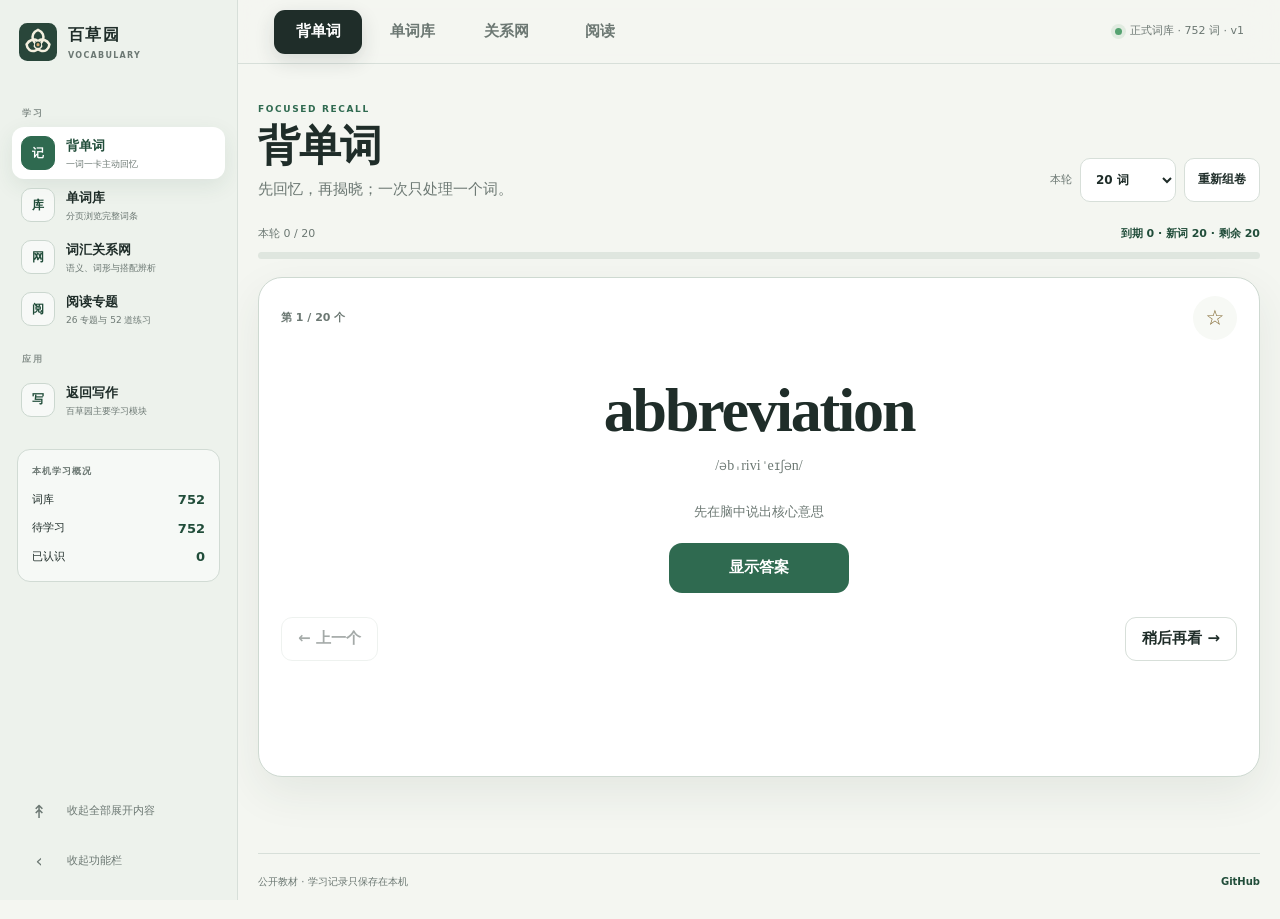
==== commit 41162a21: "Improve tablet review and offline reliability" ====
--- a/vocabulary/index.html
+++ b/vocabulary/index.html
@@ -16,6 +16,7 @@
     <button class="drawer-shade" id="drawerShade" type="button" aria-label="关闭功能栏" hidden></button>
 
     <aside class="vocab-sidebar" id="vocabSidebar" aria-label="单词功能栏">
+      <button class="drawer-close" id="closeVocabDrawer" type="button">关闭目录</button>
       <a class="vocab-brand" href="../" aria-label="返回百草园首页">
         <img src="../assets/icons/app-icon.svg" alt="">
         <span class="brand-copy"><strong>百草园</strong><small>VOCABULARY</small></span>
@@ -95,6 +96,7 @@
           <div><span id="studyProgressText">准备学习…</span><strong id="studyRoundStatus">未开始</strong></div>
           <div class="progress-track" aria-hidden="true"><span id="studyProgressBar"></span></div>
         </div>
+        <p class="action-status" id="vocabActionStatus" role="status" aria-live="polite"></p>
 
         <section class="study-stage" id="studyStage" aria-live="polite" aria-busy="true">
           <p class="loading-state">正在准备本轮单词…</p>
--- a/assets/css/vocabulary.css
+++ b/assets/css/vocabulary.css
@@ -69,6 +69,7 @@
   background: var(--sidebar);
   overflow-y: auto;
 }
+.drawer-close { display: none; }
 .vocab-brand {
   display: flex;
   min-height: 48px;
@@ -197,7 +198,7 @@
 .study-setup { display: flex; align-items: center; gap: 8px; }
 .study-setup label { color: var(--muted); font-size: 11px; }
 .study-setup select, .study-setup button, .primary-action {
-  min-height: 42px;
+  min-height: 44px;
   border: 1px solid var(--rule);
   border-radius: 10px;
   background: var(--surface);
@@ -207,12 +208,16 @@
 .study-setup select { padding: 6px 30px 6px 11px; }
 .study-setup button { padding: 6px 13px; }
 .primary-action { padding: 7px 17px; border-color: var(--accent); background: var(--accent); color: white; }
+.primary-action:disabled { cursor: default; border-color: var(--rule); background: #d8dfda; color: #66716b; }
 
 .study-progress { display: grid; gap: 9px; margin-bottom: 18px; }
 .study-progress > div:first-child { display: flex; align-items: center; justify-content: space-between; gap: 18px; color: var(--muted); font-size: 11px; }
 .study-progress strong { color: var(--accent-strong); }
 .progress-track { height: 7px; overflow: hidden; border-radius: 99px; background: #dfe6df; }
 .progress-track span { display: block; width: 0; height: 100%; border-radius: inherit; background: linear-gradient(90deg, var(--accent), #6ca07e); transition: width .22s ease; }
+.action-status { display: none; margin: -7px 0 14px; padding: 10px 12px; border: 1px solid #e1b2ad; border-radius: 10px; background: #fff3f1; color: #7d3732; font-size: 12px; font-weight: 700; }
+.action-status:not(:empty) { display: block; }
+.action-status[data-tone="success"] { border-color: #b9d3c1; background: #eff8f1; color: var(--accent-strong); }
 .study-stage { min-height: 520px; }
 .study-card {
   position: relative;
@@ -257,6 +262,7 @@
 .session-finished { display: grid; min-height: 500px; place-items: center; padding: 28px; border: 1px solid var(--rule); border-radius: 24px; background: var(--surface); text-align: center; box-shadow: var(--shadow); }
 .session-finished h2 { margin: 0 0 8px; font: 700 34px/1.2 var(--font-en); }
 .session-finished p { margin: 0 0 20px; color: var(--muted); }
+.session-finished .session-composition { margin-top: -10px; font-size: 12px; }
 .session-finished button { min-height: 48px; padding: 8px 20px; border: 0; border-radius: 12px; background: var(--accent); color: white; font-weight: 850; }
 
 .library-tools { display: grid; grid-template-columns: minmax(220px, 320px) minmax(0, 1fr); gap: 12px; align-items: center; padding: 13px; border: 1px solid var(--rule); border-radius: 16px; background: var(--surface); }
@@ -265,13 +271,13 @@
 .search-box input { min-width: 0; width: 100%; border: 0; outline: 0; background: transparent; }
 .search-box input::placeholder { color: #95a09a; }
 .filter-row { display: flex; gap: 6px; overflow-x: auto; padding: 1px 0 3px; scrollbar-width: thin; }
-.filter-row button { flex: 0 0 auto; min-height: 38px; padding: 5px 11px; border: 1px solid var(--rule); border-radius: 99px; background: white; color: var(--muted); font-size: 11px; font-weight: 750; }
+.filter-row button { flex: 0 0 auto; min-height: 44px; padding: 5px 11px; border: 1px solid var(--rule); border-radius: 99px; background: white; color: var(--muted); font-size: 11px; font-weight: 750; }
 .filter-row button span { margin-left: 3px; }
 .filter-row button[aria-pressed="true"] { border-color: var(--accent); background: var(--accent); color: white; }
 .library-summary { display: flex; justify-content: space-between; gap: 18px; margin: 15px 2px 7px; color: var(--muted); font-size: 11px; }
 .library-summary p { margin: 0; }
 .pagination { display: flex; min-height: 54px; align-items: center; justify-content: center; gap: 9px; }
-.pagination button { min-width: 82px; min-height: 40px; padding: 5px 12px; border: 1px solid var(--rule); border-radius: 10px; background: var(--surface); font-size: 11px; font-weight: 800; }
+.pagination button { min-width: 82px; min-height: 44px; padding: 5px 12px; border: 1px solid var(--rule); border-radius: 10px; background: var(--surface); font-size: 11px; font-weight: 800; }
 .pagination button:disabled { cursor: default; opacity: .4; }
 .pagination span { min-width: 94px; color: var(--muted); font-size: 11px; text-align: center; }
 .bottom-pagination { margin-top: 12px; }
@@ -296,7 +302,7 @@
 .expand-hint { display: none; }
 .word-actions { display: flex; justify-content: space-between; gap: 12px; padding: 10px 15px; border-top: 1px solid #e3e8e4; background: var(--surface-soft); }
 .rating-group { display: flex; gap: 6px; }
-.rating-button, .star-button { min-height: 38px; border: 1px solid #cbd4cc; border-radius: 10px; background: white; cursor: pointer; font-size: 11px; font-weight: 800; }
+.rating-button, .star-button { min-height: 44px; border: 1px solid #cbd4cc; border-radius: 10px; background: white; cursor: pointer; font-size: 11px; font-weight: 800; }
 .rating-button { min-width: 58px; padding: 5px 11px; }
 .star-button { padding: 5px 13px; color: #7b673d; }
 .rating-button[data-rating="unknown"][aria-pressed="true"] { border-color: var(--danger); background: var(--danger); color: white; }
@@ -358,7 +364,7 @@
 .vocab-footer { display: flex; width: min(1040px, calc(100% - 40px)); justify-content: space-between; gap: 18px; margin: 0 auto; padding: 20px 0 28px; border-top: 1px solid var(--rule); color: var(--muted); font-size: 10px; }
 .vocab-footer a { color: var(--accent-strong); font-weight: 800; }
 .update-banner { position: fixed; inset: auto 18px 18px auto; z-index: 80; display: flex; align-items: center; gap: 13px; padding: 12px 14px; border: 1px solid var(--rule); border-radius: 13px; background: var(--ink); color: white; box-shadow: var(--shadow); }
-.update-banner button { min-height: 38px; border: 0; border-radius: 9px; background: white; color: var(--ink); font-weight: 800; }
+.update-banner button { min-height: 44px; border: 0; border-radius: 9px; background: white; color: var(--ink); font-weight: 800; }
 
 @media (max-width: 900px) {
   .vocab-shell, .vocab-shell.sidebar-collapsed { display: block; }
@@ -374,6 +380,7 @@
     box-shadow: 18px 0 42px rgb(20 35 28 / 22%);
   }
   .vocab-shell.drawer-open .vocab-sidebar { transform: translateX(0); }
+  .drawer-close { display: flex; min-height: 44px; align-items: center; justify-content: center; margin: 0 3px 8px; border: 1px solid var(--rule); border-radius: 11px; background: var(--surface); font-weight: 800; }
   .vocab-shell.sidebar-collapsed .vocab-brand { justify-content: start; padding-inline: 7px; }
   .vocab-shell.sidebar-collapsed .brand-copy,
   .vocab-shell.sidebar-collapsed .side-label,
@@ -401,7 +408,7 @@
 @media (max-width: 600px) {
   html { scroll-padding-top: 68px; }
   .vocab-topbar { min-height: 58px; }
-  .top-page-button { min-width: 72px; min-height: 42px; padding-inline: 12px; font-size: 12px; }
+  .top-page-button { min-width: 72px; min-height: 44px; padding-inline: 12px; font-size: 12px; }
   .top-status { font-size: 0; }
   .top-status .status-dot { display: block; }
   .vocab-topbar .view-tabs { min-width: 0; flex: 1; overflow-x: auto; scrollbar-width: none; }
@@ -412,8 +419,8 @@
   .view-heading > div > p:last-child { font-size: 12px; }
   .study-setup { display: grid; grid-template-columns: auto auto; justify-items: end; gap: 5px; }
   .study-setup label { align-self: center; }
-  .study-setup select { min-height: 38px; }
-  .study-setup button { grid-column: 1 / -1; min-height: 36px; }
+  .study-setup select { min-height: 44px; }
+  .study-setup button { grid-column: 1 / -1; min-height: 44px; }
   .study-stage { min-height: 470px; }
   .study-card { min-height: 460px; border-radius: 19px; }
   .study-card-top { padding: 12px 14px 0; }
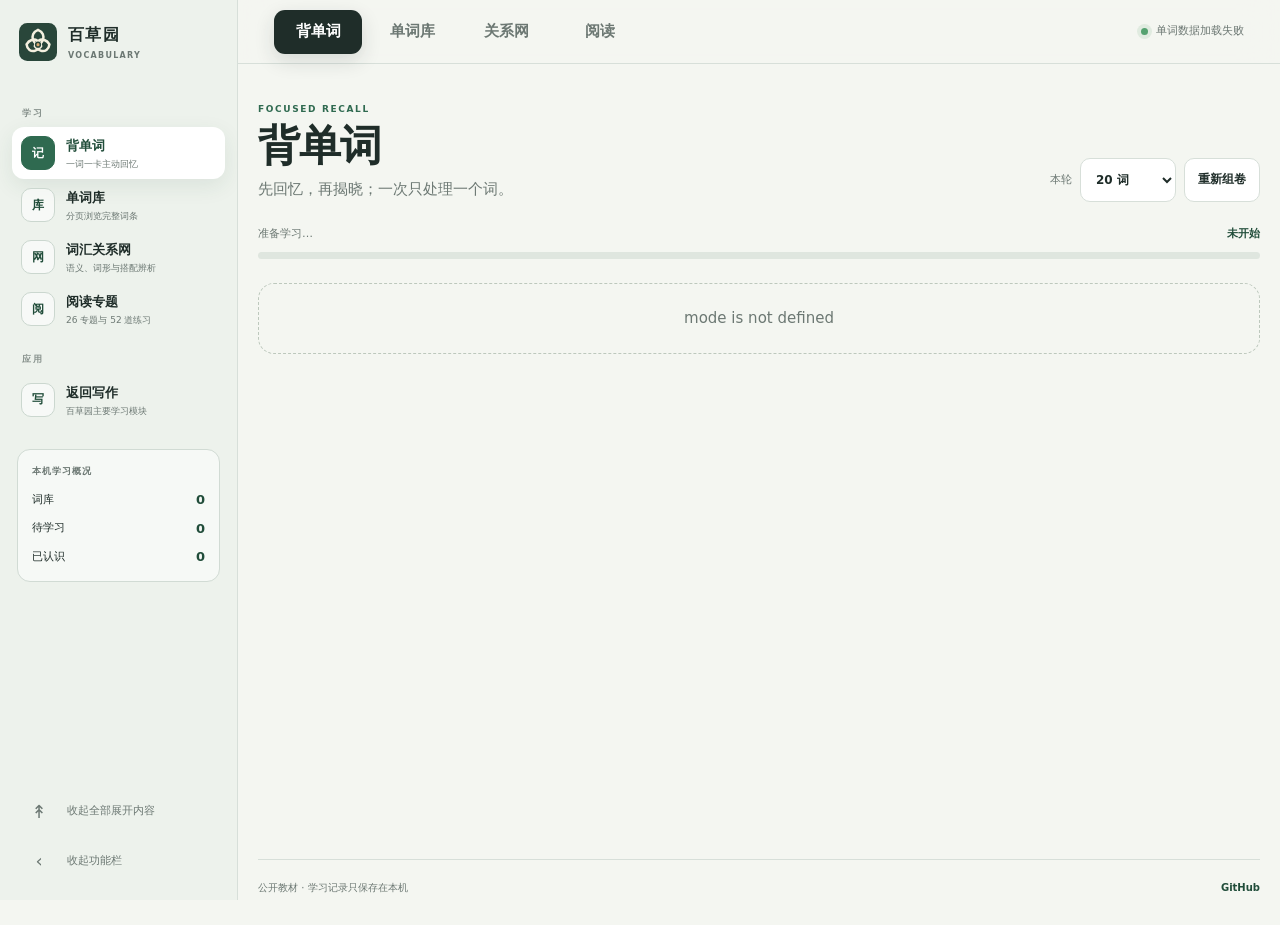
==== commit 031205b0: "Publish reviewed writing materials and simplified reading UI" ====
--- a/vocabulary/index.html
+++ b/vocabulary/index.html
@@ -147,7 +147,6 @@
     </main>
   </div>
 
-  <aside class="update-banner" id="updateBanner" hidden><span>新版本已经准备好。</span><button type="button" id="applyUpdate">更新并重载</button></aside>
   <script type="module" src="../assets/js/vocabulary-app.js"></script>
 </body>
 </html>
--- a/assets/css/vocabulary.css
+++ b/assets/css/vocabulary.css
@@ -363,8 +363,6 @@
 
 .vocab-footer { display: flex; width: min(1040px, calc(100% - 40px)); justify-content: space-between; gap: 18px; margin: 0 auto; padding: 20px 0 28px; border-top: 1px solid var(--rule); color: var(--muted); font-size: 10px; }
 .vocab-footer a { color: var(--accent-strong); font-weight: 800; }
-.update-banner { position: fixed; inset: auto 18px 18px auto; z-index: 80; display: flex; align-items: center; gap: 13px; padding: 12px 14px; border: 1px solid var(--rule); border-radius: 13px; background: var(--ink); color: white; box-shadow: var(--shadow); }
-.update-banner button { min-height: 44px; border: 0; border-radius: 9px; background: white; color: var(--ink); font-weight: 800; }
 
 @media (max-width: 900px) {
   .vocab-shell, .vocab-shell.sidebar-collapsed { display: block; }
@@ -462,7 +460,6 @@
   .study-setup select { max-width: 86px; }
   .word-actions { display: grid; }
   .star-button { width: 100%; }
-  .update-banner { inset: auto 10px 10px; }
 }
 
 @media (prefers-reduced-motion: reduce) {
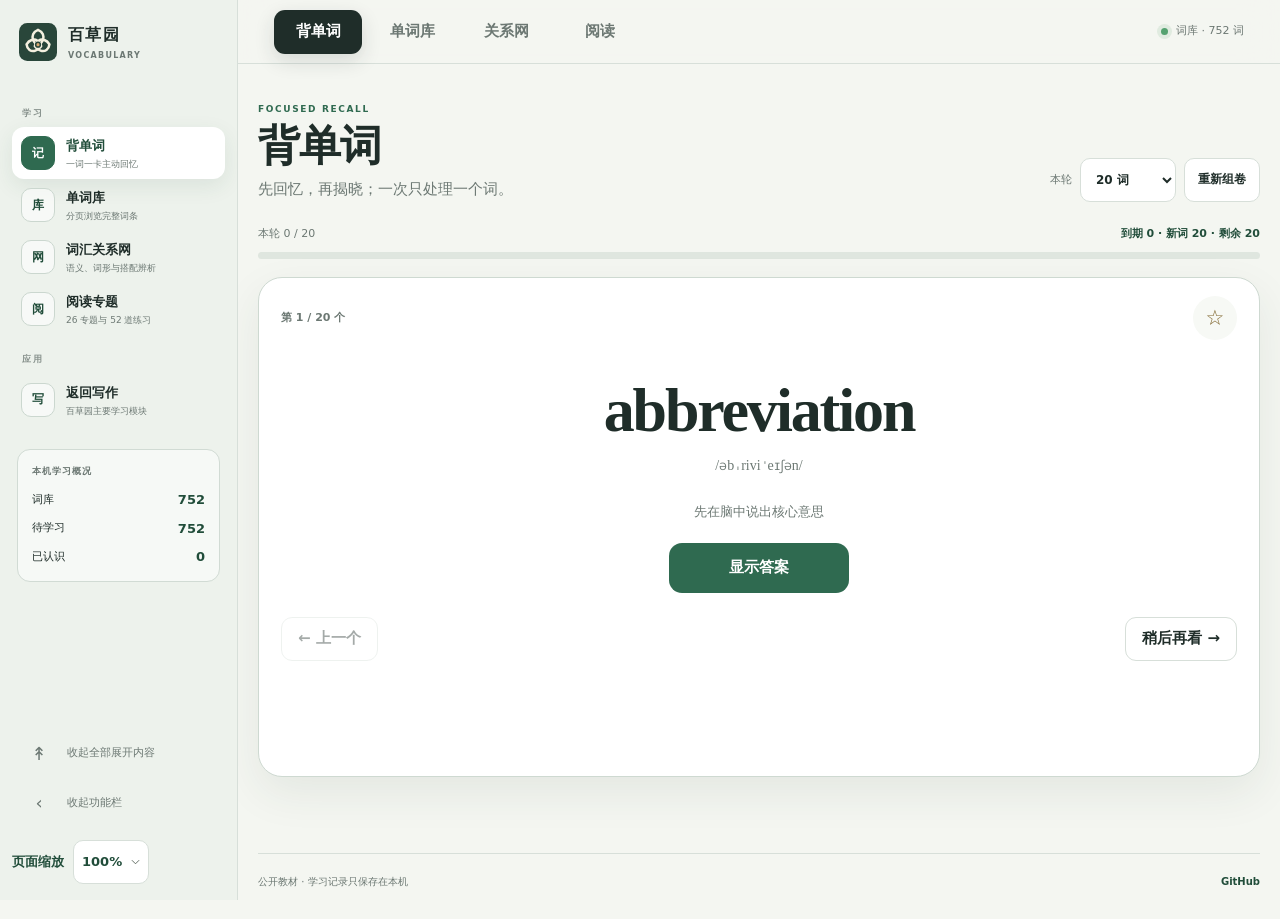
==== commit 73fe5b62: "Add reflowing page zoom to the directory" ====
--- a/vocabulary/index.html
+++ b/vocabulary/index.html
@@ -9,6 +9,7 @@
   <link rel="manifest" href="../manifest.webmanifest">
   <link rel="icon" href="../assets/icons/app-icon.svg" type="image/svg+xml">
   <link rel="stylesheet" href="../assets/css/vocabulary.css">
+  <link rel="stylesheet" href="../assets/css/page-zoom.css">
 </head>
 <body data-module="vocabulary">
   <a class="skip-link" href="#mainContent">跳到学习区</a>
@@ -56,6 +57,10 @@
         <button class="sidebar-tool" id="vocabSidebarCollapse" type="button" aria-expanded="true">
           <span class="sidebar-collapse-icon" aria-hidden="true">‹</span><span class="side-label" id="vocabSidebarCollapseLabel">收起功能栏</span>
         </button>
+      </div>
+      <div class="page-zoom-setting" hidden>
+        <label for="pageZoom">页面缩放</label>
+        <select id="pageZoom" class="page-zoom" data-page-zoom aria-label="整页缩放"><option>100%</option></select>
       </div>
     </aside>
 
--- a/assets/css/vocabulary.css
+++ b/assets/css/vocabulary.css
@@ -22,7 +22,6 @@
 html { scroll-behavior: smooth; scroll-padding-top: 78px; }
 body {
   margin: 0;
-  min-width: 320px;
   background: var(--page);
   color: var(--ink);
   font: 15px/1.65 var(--font-ui);
@@ -52,22 +51,23 @@
 .vocab-shell {
   display: grid;
   grid-template-columns: 238px minmax(0, 1fr);
-  min-height: 100vh;
+  min-height: var(--page-height, 100dvh);
   transition: grid-template-columns .2s ease;
 }
-.vocab-shell.sidebar-collapsed { grid-template-columns: 76px minmax(0, 1fr); }
+.vocab-shell.sidebar-collapsed { grid-template-columns: var(--collapsed-sidebar-width) minmax(0, 1fr); }
 .vocab-sidebar {
   position: sticky;
   top: 0;
   z-index: 40;
   display: flex;
-  height: 100dvh;
+  height: var(--page-height, 100dvh);
   min-height: 0;
   flex-direction: column;
   padding: 18px 12px max(16px, env(safe-area-inset-bottom));
   border-right: 1px solid var(--rule);
   background: var(--sidebar);
   overflow-y: auto;
+  scrollbar-width: thin;
 }
 .drawer-close { display: none; }
 .vocab-brand {
@@ -365,13 +365,18 @@
 .vocab-footer a { color: var(--accent-strong); font-weight: 800; }
 
 @media (max-width: 900px) {
+  :root { --prefer-page-drawer: 1; }
+}
+
+@container page-layout (max-width: 900px) or style(--prefer-page-drawer: 1) {
+  body { --compact-page: 1; }
   .vocab-shell, .vocab-shell.sidebar-collapsed { display: block; }
   .vocab-sidebar, .vocab-shell.sidebar-collapsed .vocab-sidebar {
     position: fixed;
     inset: 0 auto 0 0;
     z-index: 60;
-    width: min(300px, 86vw);
-    height: 100dvh;
+    width: min(300px, 86cqw);
+    height: var(--page-height, 100dvh);
     padding: 18px 12px max(18px, env(safe-area-inset-bottom));
     transform: translateX(-105%);
     transition: transform .2s ease;
@@ -403,8 +408,7 @@
   .vocab-footer { width: calc(100% - 28px); }
 }
 
-@media (max-width: 600px) {
-  html { scroll-padding-top: 68px; }
+@container page-layout (max-width: 600px) {
   .vocab-topbar { min-height: 58px; }
   .top-page-button { min-width: 72px; min-height: 44px; padding-inline: 12px; font-size: 12px; }
   .top-status { font-size: 0; }
@@ -453,7 +457,7 @@
   .vocab-footer { width: calc(100% - 20px); }
 }
 
-@media (max-width: 390px) {
+@container page-layout (max-width: 390px) {
   .view-tabs { gap: 3px; }
   .top-page-button { min-width: 66px; padding-inline: 9px; }
   .view-heading { gap: 10px; }
--- a/assets/css/page-zoom.css
+++ b/assets/css/page-zoom.css
@@ -0,0 +1,62 @@
+:root {
+  container: page-layout / inline-size;
+  --page-zoom: 1;
+  --page-height: calc(100dvh / var(--page-zoom));
+  --page-tap-size: calc(44px / var(--page-zoom));
+  --collapsed-sidebar-width: max(82px, calc(var(--page-tap-size) + 30px));
+  zoom: var(--page-zoom);
+}
+
+.page-zoom-setting {
+  position: sticky;
+  bottom: 0;
+  z-index: 2;
+  display: flex;
+  flex: 0 0 auto;
+  align-items: center;
+  gap: 9px;
+  max-width: 100%;
+  margin-top: 8px;
+  padding-block: 6px 0;
+  background: var(--sidebar);
+  color: var(--accent-strong);
+  font-size: 13px;
+  font-weight: 750;
+}
+
+.page-zoom {
+  width: 76px;
+  min-height: max(44px, var(--page-tap-size));
+  padding: 5px 18px 5px 8px;
+  border: 1px solid var(--rule);
+  border-radius: 10px;
+  appearance: none;
+  background:
+    url("data:image/svg+xml,%3Csvg xmlns='http://www.w3.org/2000/svg' viewBox='0 0 10 6'%3E%3Cpath d='m1 1 4 4 4-4' fill='none' stroke='%23556156'/%3E%3C/svg%3E") right 8px center / 9px 6px no-repeat,
+    var(--surface);
+  color: var(--accent-strong);
+  font-size: 13px;
+  font-variant-numeric: tabular-nums;
+  font-weight: 750;
+  cursor: pointer;
+}
+
+.sidebar-collapsed:not(.drawer-open) .page-zoom-setting label { display: none; }
+.sidebar-collapsed:not(.drawer-open) .page-zoom {
+  width: 100%;
+  min-width: var(--page-tap-size);
+  padding-inline: 4px 13px;
+  background-position: right 4px center;
+  font-size: 12px;
+}
+
+html[data-zoom-out] :is(button, select, .brand, .vocab-brand, .app-bar a, .vocab-topbar a, .section-nav a, .side-nav a,
+  .part-switch a, .exam-paper-link, .overlay-pager-controls button, .related-network-links a,
+  a.term-form, .writing-reader details > summary, .word-details > summary) {
+  min-height: var(--page-tap-size);
+}
+
+html[data-zoom-out] :is(.icon-button, .top-icon, .primary-nav a, .theme-switcher button, .review-control button,
+  .chapter-arrow, .entity-page-button, .theme-item-arrow, .study-star) {
+  min-width: var(--page-tap-size);
+}
